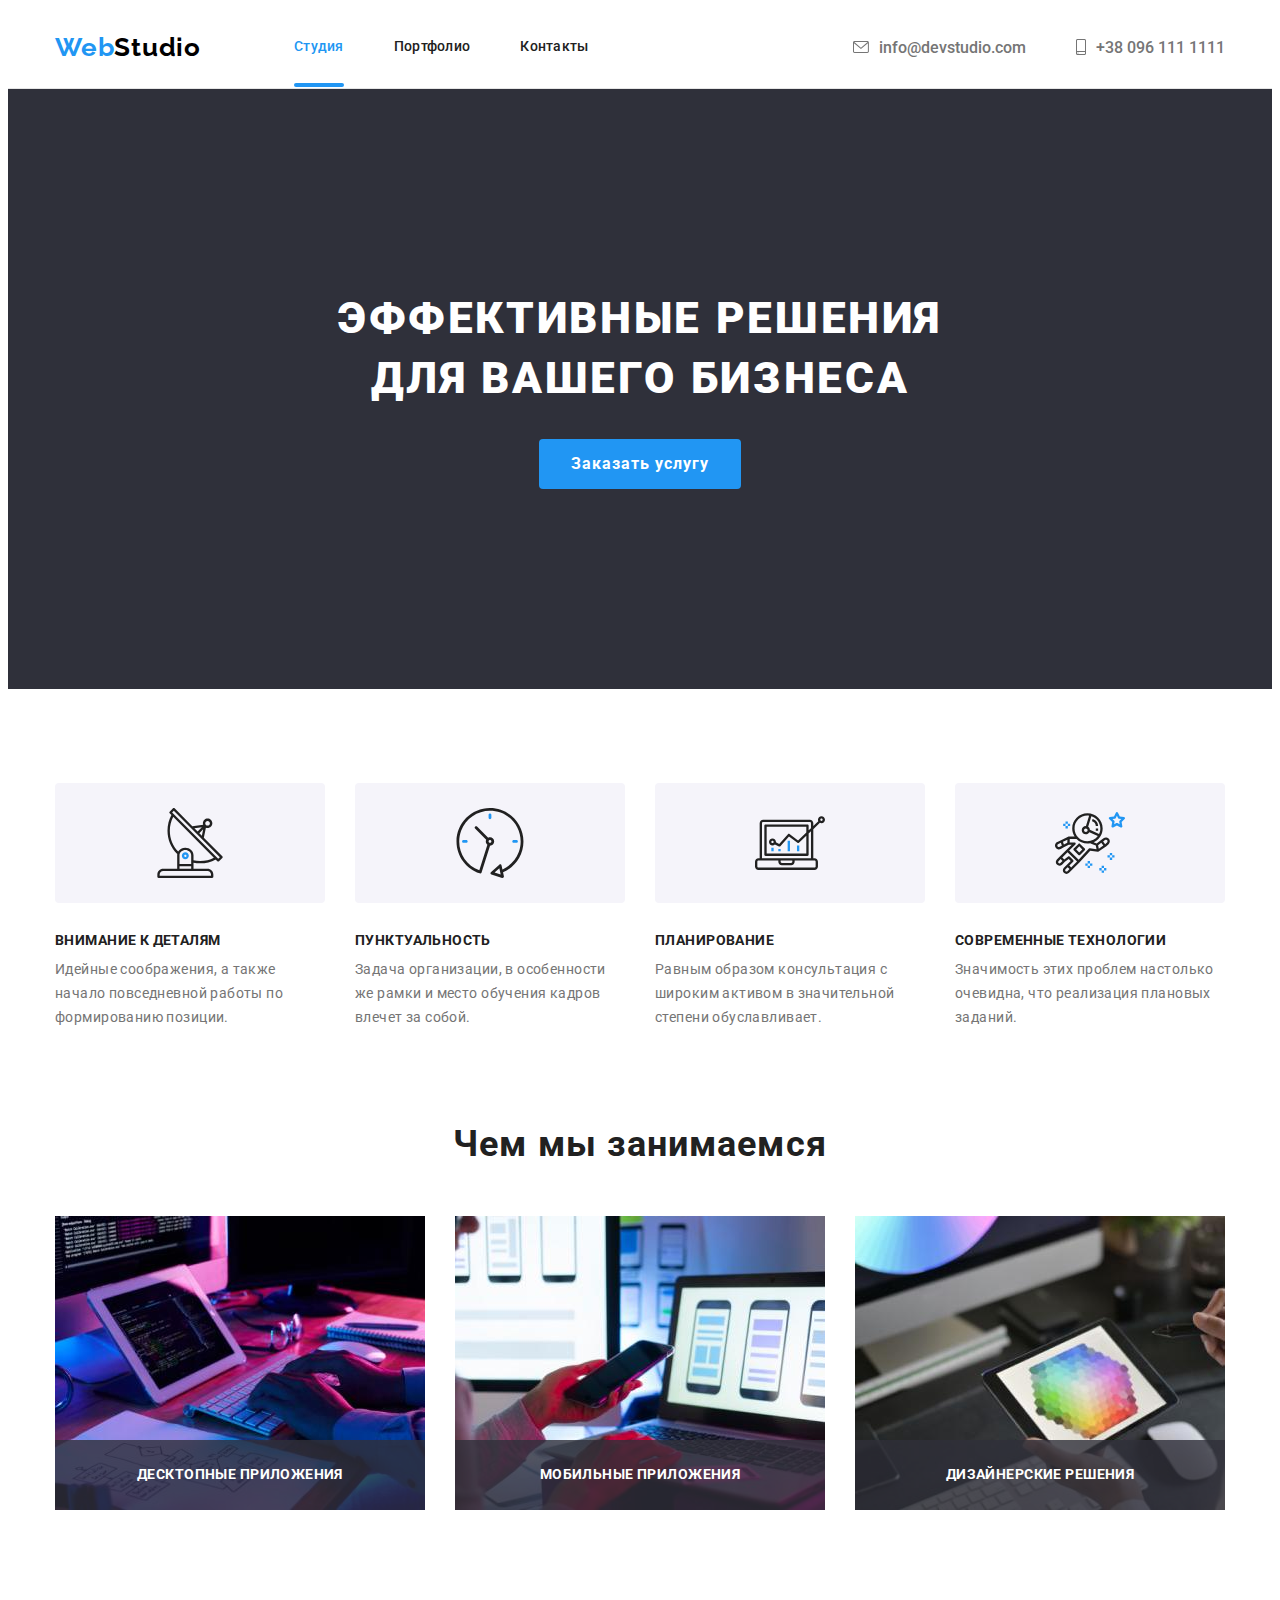
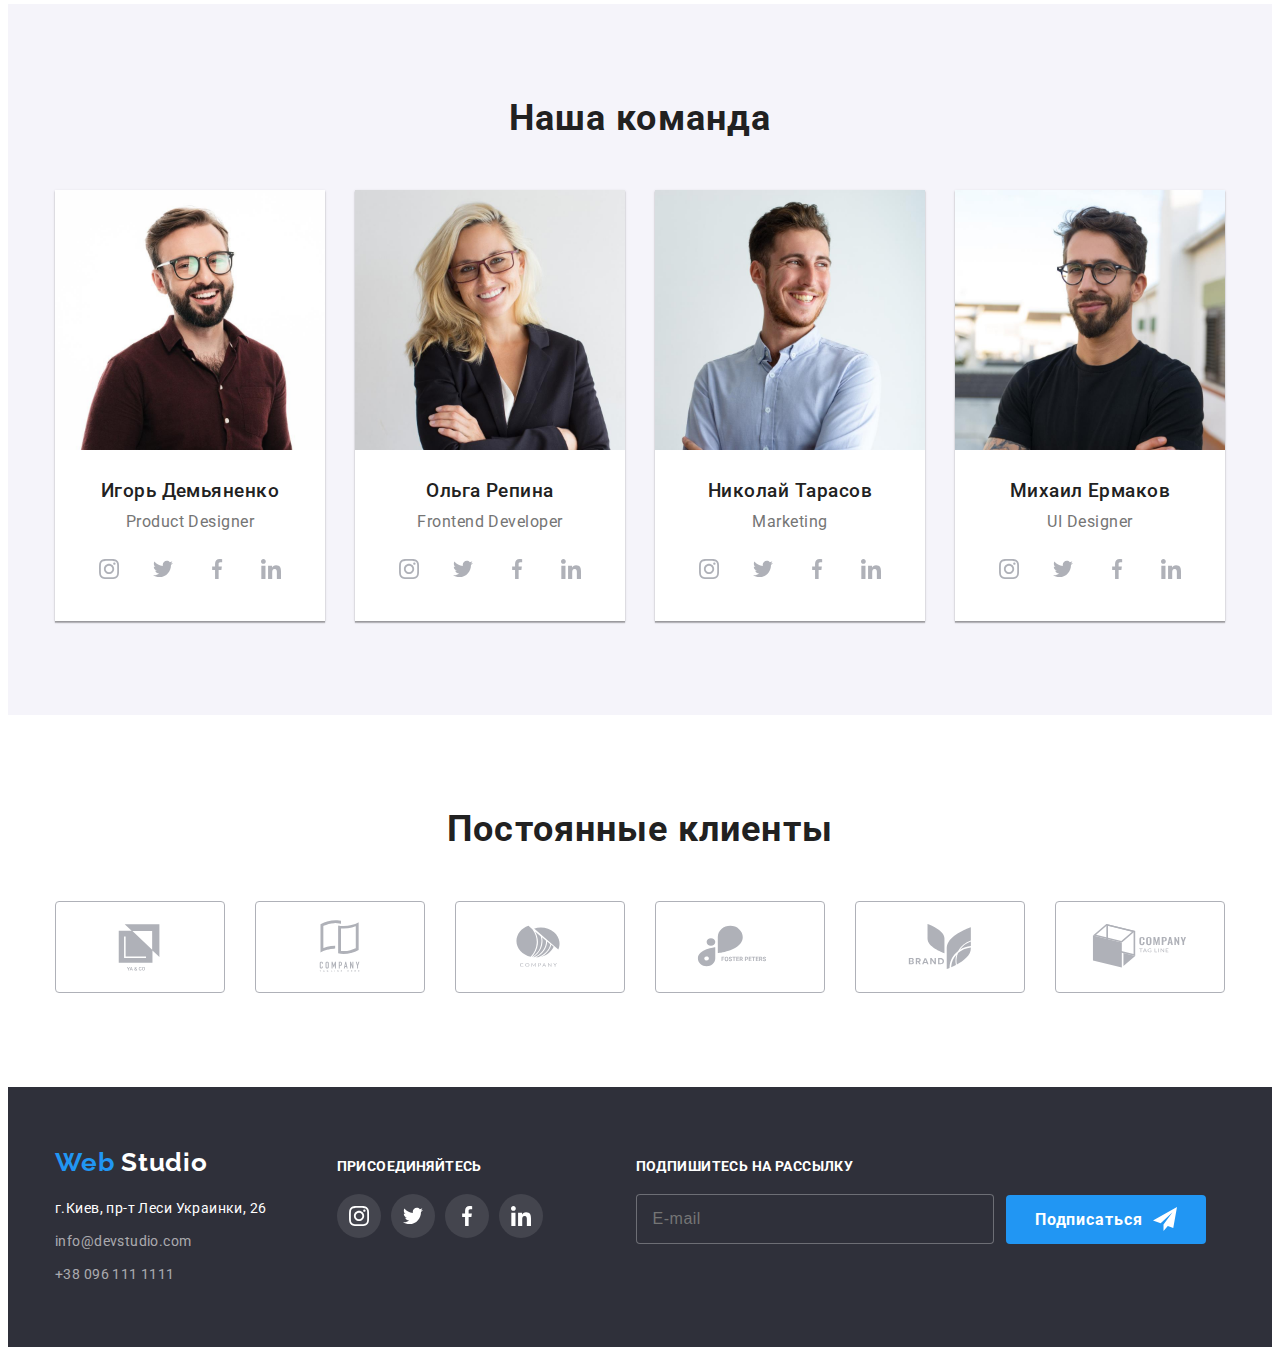
==== index.html @ d4ceef6c "fix" ====
<!DOCTYPE html>
<html lang="ru">

<head>
    <meta charset="UTF-8">
    <meta http-equiv="X-UA-Compatible" content="IE=edge">
    <meta name="viewport" content="width=device-width, initial-scale=1.0">
    <title>Document</title>
    <link rel="preconnect" href="https://fonts.googleapis.com">
    <link rel="preconnect" href="https://fonts.gstatic.com" crossorigin>
    <link
        href="https://fonts.googleapis.com/css2?family=Raleway:wght@700&family=Roboto:wght@400;500;700;900&display=swap"
        rel="stylesheet">
    <link rel="stylesheet" href="https://cdnjs.cloudflare.com/ajax/libs/modern-normalize/1.1.0/modern-normalize.min.css"
        integrity="sha512-wpPYUAdjBVSE4KJnH1VR1HeZfpl1ub8YT/NKx4PuQ5NmX2tKuGu6U/JRp5y+Y8XG2tV+wKQpNHVUX03MfMFn9Q=="
        crossorigin="anonymous" referrerpolicy="no-referrer" />
    <link rel="stylesheet" href="https://cdnjs.cloudflare.com/ajax/libs/animate.css/4.1.1/animate.min.css" />
    <link rel="stylesheet" href="./css/styles.css">
</head>

<!-- body -->

<body>

    <!-- top line bd -->
    <header class="header">

        <!-- header container -->
        <div class="container header-container">

            <!-- menu nav -->
            <nav class="header-nav current">
                <a href="./index.html" class="header-logo link logo">Web<span class="header-logo-dark">Studio</span>
                </a>

                <ul class="nav-menu list">
                    <li class="menu-item">
                        <a class="menu-link link current " href="./index.html">
                            Студия
                        </a>
                    </li>
                    <li class="menu-item">
                        <a class="menu-link link" href="./portfolio.html">
                            Портфолио
                        </a>
                    </li>
                    <li class="menu-item">
                        <a class="menu-link link" href="Контакты">
                            Контакты
                        </a>
                    </li>
                </ul>
            </nav>

            <ul class="header-connect-menu list">
                <li class="header-connect-item">
                    <a class="header-connect-link header-connect-mail link" href="e-mail.info@devstudio.com">
                        <svg class="envelope-icon" width="16" height="12">
                            <use href="./images/icons.svg#icon-envelope"></use>
                        </svg>info@devstudio.com</a>
                </li>
                <li class="header-connect-item">
                    <a class="header-connect-link header-connect-tel link" href="tel:+380961111111">
                        <svg class="tel-icon" width="10" height="16">
                            <use href="./images/icons.svg#icon-smartphone"></use>
                        </svg>+38 096 111 1111</a>
                </li>
            </ul>
        </div>
    </header>

    <!-- main content -->
    <main>

        <!-- hero -->
        <section class="hero">

            <!-- hero container -->
            <div class="container hero-container">
                <h1 class="hero-title">
                    ЭФФЕКТИВНЫЕ РЕШЕНИЯ ДЛЯ ВАШЕГО БИЗНЕСА
                </h1>
                <button class="hero-btn" data-modal-open type="button">
                    Заказать услугу
                </button>
            </div>
        </section>

        <!-- feature -->
        <section class="feature">

            <!-- feature container -->
            <div class="container">

                <ul class="feature-list list">
                    <li class="feature-item ">
                        <div class="icon-feature">
                            <svg class="feature-icon" width="70" height="70">
                                <use href="./images/icons.svg#icon-antenna"></use>
                            </svg>
                        </div>
                        <h3 class="feature-title">Внимание к деталям</h3>
                        <p class="feature-text">
                            Идейные соображения, а также начало повседневной работы по формированию позиции.
                        </p>
                    </li>
                    <li class="feature-item">
                        <div class="icon-feature">
                            <svg class="feature-icon" width="70" height="70">
                                <use href="./images/icons.svg#icon-clock"></use>
                            </svg>
                        </div>
                        <h3 class="feature-title">Пунктуальность</h3>
                        <p class="feature-text">
                            Задача организации, в особенности же рамки и место обучения кадров влечет за собой.
                        </p>
                    </li>
                    <li class="feature-item">
                        <div class="icon-feature">
                            <svg class="feature-icon" width="70" height="70">
                                <use href="./images/icons.svg#icon-diagram"></use>
                            </svg>
                        </div>
                        <h3 class="feature-title">Планирование</h3>
                        <p class="feature-text">
                            Равным образом консультация с широким активом в значительной степени обуславливает.
                        </p>
                    </li>
                    <li class="feature-item">
                        <div class="icon-feature">
                            <svg class="feature-icon" width="70" height="70">
                                <use href="./images/icons.svg#icon-astronaut"></use>
                            </svg>
                        </div>
                        <h3 class="feature-title">Современные технологии</h3>
                        <p class="feature-text">
                            Значимость этих проблем настолько очевидна, что реализация плановых заданий.
                        </p>
                    </li>
                </ul>
            </div>
        </section>

        <!-- typography -->
        <section class="typography">

            <!-- typography container -->
            <div class="container">
                <h2 class="typography-title">
                    Чем мы занимаемся
                </h2>

                <ul class="typography-list list">
                    <li class="typography-item">
                        <div class="typography-item-thumb">
                            <img src="./images/box1.jpg" width="370" height="294" alt="PC" />
                            <div class="typography-thumb-about">
                            <p class="typography-item-about">ДЕCКТОПНЫЕ ПРИЛОЖЕНИЯ</p>
                            </div>
                        </div>
                    </li>
                    <li class="typography-item">
                        <div class="typography-item-thumb">
                            <img src="./images/box2.jpg" width="370" height="294" alt="laptop" />
                            <div class="typography-thumb-about">
                            <p class="typography-item-about">МОБИЛЬНЫЕ ПРИЛОЖЕНИЯ</p>
                            </div>
                        </div>
                    </li>
                    <li class="typography-item">
                        <div class="typography-item-thumb">
                            <img src="./images/box3.jpg" width="370" height="294" alt="tablet" />
                            <div class="typography-thumb-about">
                            <p class="typography-item-about">ДИЗАЙНЕРСКИЕ РЕШЕНИЯ</p>
                            </div>
                        </div>
                    </li>
                </ul>
            </div>
        </section>

        <!-- team -->
        <section class="team">

            <!-- team-container -->
            <div class="container">
                <h2 class="team-title">
                    Наша команда
                </h2>

                <ul class="team-list list">
                    <li class="team-item">
                        <img src="./images/img(1).jpg" width="270" height="260" alt="team card 1" />
                        <div class="team-container">
                            <h3 class="team-item-title">Игорь Демьяненко</h3>
                            <p class="team-item-text">Product Designer</p>
                            <ul class="social-list list">
                                <li class="social-item">
                                    <a href="" class="social-link">
                                        <svg class="social-icon" width="20" height="20">
                                            <use href="./images/icons.svg#icon-instagram"></use>
                                        </svg>
                                    </a>
                                </li>
                                <li class="social-item">
                                    <a href="" class="social-link">
                                        <svg class="social-icon" width="20" height="20">
                                            <use href="./images/icons.svg#icon-twitter"></use>
                                        </svg>
                                    </a>
                                </li>
                                <li class="social-item">
                                    <a href="" class="social-link">
                                        <svg class="social-icon" width="20" height="20">
                                            <use href="./images/icons.svg#icon-facebook"></use>
                                        </svg>
                                    </a>
                                </li>
                                <li class="social-item">
                                    <a href="" class="social-link">
                                        <svg class="social-icon" width="20" height="20">
                                            <use href="./images/icons.svg#icon-linkedin"></use>
                                        </svg>
                                    </a>
                                </li>
                            </ul>
                        </div>
                    </li>
                    <li class="team-item">
                        <img src="./images/img(2).jpg" width="270" height="260" alt="team card 2" />
                        <div class="team-container">
                            <h3 class="team-item-title">Ольга Репина</h3>
                            <p class="team-item-text">Frontend Developer</p>
                            <ul class="team-social social-list list">
                                <li class="social-item">
                                    <a href="" class="social-link">
                                        <svg class="social-icon" width="20" height="20">
                                            <use href="./images/icons.svg#icon-instagram"></use>
                                        </svg>
                                    </a>
                                </li>
                                <li class="social-item">
                                    <a href="" class="social-link">
                                        <svg class="social-icon" width="20" height="20">
                                            <use href="./images/icons.svg#icon-twitter"></use>
                                        </svg>
                                    </a>
                                </li>
                                <li class="social-item">
                                    <a href="" class="social-link">
                                        <svg class="social-icon" width="20" height="20">
                                            <use href="./images/icons.svg#icon-facebook"></use>
                                        </svg>
                                    </a>
                                </li>
                                <li class="social-item">
                                    <a href="" class="social-link">
                                        <svg class="social-icon" width="20" height="20">
                                            <use href="./images/icons.svg#icon-linkedin"></use>
                                        </svg>
                                    </a>
                                </li>
                            </ul>
                        </div>
                    </li>
                    <li class="team-item">
                        <img src="./images/img(3).jpg" width="270" height="260" alt="team card 3" />
                        <div class="team-container">
                            <h3 class="team-item-title">Николай Тарасов</h3>
                            <p class="team-item-text">Marketing</p>
                            <ul class="team-social social-list list">
                                <li class="social-item">
                                    <a href="" class="social-link">
                                        <svg class="social-icon" width="20" height="20">
                                            <use href="./images/icons.svg#icon-instagram"></use>
                                        </svg>
                                    </a>
                                </li>
                                <li class="social-item">
                                    <a href="" class="social-link">
                                        <svg class="social-icon" width="20" height="20">
                                            <use href="./images/icons.svg#icon-twitter"></use>
                                        </svg>
                                    </a>
                                </li>
                                <li class="social-item">
                                    <a href="" class="social-link">
                                        <svg class="social-icon" width="20" height="20">
                                            <use href="./images/icons.svg#icon-facebook"></use>
                                        </svg>
                                    </a>
                                </li>
                                <li class="social-item">
                                    <a href="" class="social-link">
                                        <svg class="social-icon" width="20" height="20">
                                            <use href="./images/icons.svg#icon-linkedin"></use>
                                        </svg>
                                    </a>
                                </li>
                            </ul>
                        </div>
                    </li>
                    <li class="team-item">
                        <img src="./images/img(4).jpg" width="270" height="260" alt="team card 4" />
                        <div class="team-container">
                            <h3 class="team-item-title">Михаил Ермаков</h3>
                            <p class="team-item-text">UI Designer</p>
                            <ul class="team-social social-list list">
                                <li class="social-item">
                                    <a href="" class="social-link">
                                        <svg class="social-icon" width="20" height="20">
                                            <use href="./images/icons.svg#icon-instagram"></use>
                                        </svg>
                                    </a>
                                </li>
                                <li class="social-item">
                                    <a href="" class="social-link">
                                        <svg class="social-icon" width="20" height="20">
                                            <use href="./images/icons.svg#icon-twitter"></use>
                                        </svg>
                                    </a>
                                </li>
                                <li class="social-item">
                                    <a href="" class="social-link">
                                        <svg class="social-icon" width="20" height="20">
                                            <use href="./images/icons.svg#icon-facebook"></use>
                                        </svg>
                                    </a>
                                </li>
                                <li class="social-item">
                                    <a href="" class="social-link">
                                        <svg class="social-icon" width="20" height="20">
                                            <use href="./images/icons.svg#icon-linkedin"></use>
                                        </svg>
                                    </a>
                                </li>
                            </ul>
                        </div>
                    </li>

                </ul>
            </div>
        </section>

        <!-- our clients -->
        <section class="clients">

<!-- our clients container -->
            <div class="container">
                <h2 class="clients-title">
                    Постоянные клиенты
                </h2>

                <ul class="clients-list list ">
                    <li class="clients-item">
                        <a href="" class="clients-link">
                            <svg class="clients-icon" width="106" height="60">
                                <use href="./images/icons.svg#icon-logo-1"></use>
                            </svg>
                        </a>
                    </li>
                    <li class="clients-item">
                        <a href="" class="clients-link">
                            <svg class="clients-icon" width="106" height="60">
                                <use href="./images/icons.svg#icon-logo-2"></use>
                            </svg>
                        </a>
                    </li>
                    <li class="clients-item">
                        <a href="" class="clients-link">
                            <svg class="clients-icon" width="106" height="60">
                                <use href="./images/icons.svg#icon-logo-3"></use>
                            </svg>
                        </a>
                    </li>
                    <li class="clients-item">
                        <a href="" class="clients-link">
                            <svg class="clients-icon" width="106" height="60">
                                <use href="./images/icons.svg#icon-logo-4"></use>
                            </svg>
                        </a>
                    </li>
                    <li class="clients-item">
                        <a href="" class="clients-link">
                            <svg class="clients-icon" width="106" height="60">
                                <use href="./images/icons.svg#icon-logo-5"></use>
                            </svg>
                        </a>
                    </li>
                    <li class="clients-item">
                        <a href="" class="clients-link">
                            <svg class="clients-icon" width="106" height="60">
                                <use href="./images/icons.svg#icon-logo-6"></use>
                            </svg>
                        </a>
                    </li>

                </ul>
            </div>
        </section>
    </main>

<!-- footer -->
    <footer class="footer">
        <div class="container footer-container">

            <div class="footer-nav">
                <a class="footer-logo logo link" href="./index.html">
                    Web
                    <span class="footer-logo-light">
                        Studio
                    </span>
                </a>

                <!-- address -->
                <address class="footer-address">
                    <ul class="footer-address-menu list">
                        <li class="footer-address-connect">
                            <a class="footer-address-link link " href="https://goo.gl/maps/Ejw2aS4fVwMZo3iX7"
                                target="blank" rel="noopener noreferrer">
                                г.Киев, пр-т Леси Украинки, 26
                            </a>
                        </li>
                        <li class="footer-address-connect">
                            <a class="footer-address-link footer-e-mail link" href="info@devstudio.com">
                                info@devstudio.com
                            </a>
                        </li>
                        <li class="footer-address-connect">
                            <a class="footer-address-link footer-tel link" href="tel:+380961111111">
                                +38 096 111 1111
                            </a>
                        </li>
                    </ul>
                </address>
            </div>

<!-- social-container -->

            <div class="social-container">
                <b class="social-title">
                    ПРИСОЕДИНЯЙТЕСЬ
                </b>
                <ul class="social-nav list">
                    <li class="social-item">
                        <a href="" class="social-link social-link-dark">
                            <svg class="social-icon-white" width="20" height="20">
                                <use href="./images/icons.svg#icon-instagram"></use>
                            </svg>
                        </a>
                    </li>
                    <li class="social-item">
                        <a href="" class="social-link social-link-dark">
                            <svg class="social-icon-white" width="20" height="20">
                                <use href="./images/icons.svg#icon-twitter"></use>
                            </svg>
                        </a>
                    </li>
                    <li class="social-item">
                        <a href="" class="social-link social-link-dark">
                            <svg class="social-icon-white" width="20" height="20">
                                <use href="./images/icons.svg#icon-facebook"></use>
                            </svg>
                        </a>
                    </li>
                    <li class="social-item">
                        <a href="" class="social-link social-link-dark">
                            <svg class="social-icon-white" width="20" height="20">
                                <use href="./images/icons.svg#icon-linkedin"></use>
                            </svg>
                        </a>
                    </li>
                </ul>
            </div>

<!-- footer-form   -->     

            <div>
                <form action="#" class="footer-form">

                <b class="social-title">
                    ПОДПИШИТЕСЬ НА РАССЫЛКУ
                </b>

                    <div class="footer-form-container">
                        <label>
                            <input  
                            class="footer-form-input"
                            type="email"
                            name="user-mail"
                            placeholder="E-mail"
                            />
                        </label>

                        <button class="footer-form-button" type="submit">
                                Подписаться
                                <svg class="footer-icon-send" width="24" height="24">
                                    <use href="./images/icons.svg#icon-send"></use>
                                </svg>
                        </button>
                   
                    </div>
                </form>
            </div>


        </div>
    </footer>

<!--  modal section  -->

    <div class="backdrop is-hidden" data-modal>
        <div class="modal">
            <button type="button" class="modal-btn-close" data-modal-close>
                <svg class="modal-close-icon" width="20" height="20">
                    <use href="./images/icons.svg#icon-close"></use>
                </svg>
            </button>

                <form action="#" class="modal-form">

                    <p class="modal-form-head">
                    Оставьте свои данные, мы вам перезвоним
                    </p>
                    <label class="modal-form-field">
                        Имя
                        <span class="modal-form-wrapper">
                            <input type="text" class="modal-form-input" name="user-name" minlength="2" pattern="[a-zA-Zа-яёА-ЯЁ]+" title="Имя должно содержать символы кириллицы и латиницы" required />
                            <span class="modal-form-icon">
                                <svg class="modal-icon" width="18" height="18">
                                <use href="./images/icons.svg#icon-person"></use>
                                </svg>
                            </span>
                        </span>
                    </label>

                    <label class="modal-form-field">
                        Телефон 
                        <span class="modal-form-wrapper">
                            <input type="tel" class="modal-form-input" name="user-tel" title="099-000-00-00" pattern="[0-9]{3}-[0-9]{3}-[0-9]{2}-[0-9]{2}" />
                            <span class="modal-form-icon">
                                <svg class="modal-icon" width="18" height="18">
                                <use href="./images/icons.svg#icon-phone"></use>
                                </svg>
                            </span>
                        </span>
                    </label>


                    <label class="modal-form-field">
                        Почта
                        <span class="modal-form-wrapper">
                            <input class="modal-form-input" name="user-mail" />
                            <span class="modal-form-icon">
                                <svg class="modal-icon" width="18" height="18">
                                <use href="./images/icons.svg#icon-email"></use>
                                </svg>
                            </span>
                        </span>
                    </label>

                    <label class="modal-form-field">
                        Комментарий
                    <textarea class="modal-form-message" id="feedback" placeholder="Введите текст"></textarea>
                    </label>
                    <input type="checkbox" id="accept-policy" class="modal-form-checkbox visually-hidden">

                    <label for="accept-policy" class="modal-form-checkbox-label">
                        Соглашаюсь с рассылкой и принимаю&nbsp;
                        <a href="#" class="modal-accept-policy">
                            Условия договора
                        </a>
                    </label>
                    
                    <button class="modal-form-button" type="submit">
                        Отправить
                    </button>

                </form>
                    
        </div>
    </div>

</body>

<!-- <script src="./js/modal.js"></script> -->

</html>
---- css/styles.css ----
:root {
--header-color: #212121;
--second-header-color: #757575;
--title-color: #FFFFFF;
--accent-color: #2196F3;
--secondary-accent-color: #188CE8;
--background-origin-color: #2F303A;
--header-logo-dark-color: #000000;
--background-team-color: #F5F4FA;
--icon-color: #AFB1B8;
--modal-btn-color: #0000001A;
--modal-button-shadow-color: #00000026;
--projects-border-color:#EEEEEE;

--projects-shadow-color: rgba(0, 0, 0, 0.25);
--modal-form-message-color: rgba(117, 117, 117, 0.5);
--modal-border-color: rgba(33, 33, 33, 0.2);
--linear-gradient-color: rgba(47, 48, 58, 0.4);
--what-we-do-color: rgba(47, 48, 58, 0.8);
--social-link-dark-color: rgba(255, 255, 255, .1);
--backdrop-color: rgba(0, 0, 0, 0.1);
--projects-description-color: rgba(33, 150, 243, 0.9);
--footer-contacts-color: rgba(255, 255, 255, 0.6);
--footer-form-color: rgba(255, 255, 255, 0.3);
--footer-form-filter-color:  rgba(0, 0, 0, 0.15);

--team-box-shadow-color: 
        0px 1px 3px rgba(0, 0, 0, 0.12), 
        0px 1px 1px rgba(0, 0, 0, 0.14),
        0px 2px 1px rgba(0, 0, 0, 0.2);
--btn-portfolio-shadow-color: 
        0px 3px 1px rgba(0, 0, 0, 0.1), 
        0px 1px 2px rgba(0, 0, 0, 0.08), 
        0px 2px 2px rgba(0, 0, 0, 0.12);
--modal-shadow-color: 
        0px 1px 3px rgba(0, 0, 0, 0.12), 
        0px 1px 1px rgba(0, 0, 0, 0.14), 
        0px 2px 1px rgba(0, 0, 0, 0.2);
   
--transition: 250ms cubic-bezier(0.4, 0, 0.2, 1);

--primary-font: Roboto,'Segoe UI', Oxygen, Ubuntu, Cantarell,'Open Sans', 'Helvetica Neue', sans-serif;;
--logo-font: Raleway;
}

html {
    box-sizing: border-box;
    scroll-behavior: inherit;
}

*,
*::after,
*::before {
    box-sizing: inherit;
}

    p, 
    h1, 
    h2, 
    h3, 
    h4, 
    h5, 
    h6 {
        margin: 0;
    } 

    ul {
        margin: 0;
        padding: 0;
    }

    body {
        font-style: normal;
        font-family: var(--primary-font);
        color:var(--header-color);
    }

    button {
        cursor: pointer;
        padding: 0;
        border: none;
        font: inherit;
        color: inherit;
        background-color: transparent;
        cursor: pointer;
    }

    address {
        font-style: normal;
        /* or */
        font-style: inherit;
        }

    img {
        display: block;
        max-width: 100%;
        height: auto;
        }

    ul {
        list-style-type: none;
        padding-left: o;
        margin: 0;
    }

    a {
        text-decoration: none;
        color: inherit;
    }

    .container {
        width: 1200px;
        padding-left: 15px;
        padding-right: 15px;
        margin-left: auto;
        margin-right: auto;
    }

    .visually-hidden {
        position: absolute;
        white-space: nowrap;
        width: 1px;
        height: 1px;
        overflow: hidden;
        border: 0;
        padding: 0;
        clip: rect(0 0 0 0);
        clip-path: inset(50%);
        margin: -1px;
    }
    
    .list {
        list-style: none;
        padding-left: 0;
        margin: 0;
    }
    
    .link {
        text-decoration: none;
        color: inherit;
    }

      /* --------------- logo --------------- */
    
    .logo {
        font-family: var(--logo-font);
        font-weight: bold;
        font-size: 26px;
        line-height: 1.19;
        letter-spacing: 0.03em;
        color: var(--accent-color);
    }

    .header-logo {
        margin-right: 93px;    
    }
    
    .header-logo-dark {
        color: var(--header-logo-dark-color);
    }

    .footer-logo {
        display: block;
        margin-bottom: 20px;
    }

    .footer-logo-light {
        color: var(--title-color);
    }

    /* --------------- header ---------------*/

    .header {
        border-bottom: 1px solid #E5E5E5;
        padding-top: 24px;
        padding-bottom: 25px;
    }

    .header-container {
        display: flex;
        align-items: center;
    }

    .header-connect-menu {
        display: flex;
        align-items: center;
        margin-left: auto;
    }
    
    .envelope-icon,
    .tel-icon {
        fill: currentColor;
        margin-right: 10px;
    }

    /* --------------- nav --------------- */

   .header-nav .current {
        color: var(--accent-color);
    } 
    .header-nav {
        display: flex;
        align-items: center;
    }

   .nav-menu {
        display: flex;
        font-size: 14px; 
        line-height: 1.14;
    }

    .menu-link {
        font-weight: 500;
        letter-spacing: 0.02em;
        color: var(--header-color);
        transition: color var(--transition);
        position: relative;
    }

    .menu-link.current::after {
        content: "";
        width: 100%;
        height: 4px;
        bottom: -33px;
        left: 0;
        border-radius: 2px;
        display: block;
        background-color: var(--accent-color);
        position: absolute;
    }

    .menu-item:not(:last-child),
    .header-connect-item:not(:last-child) {
        margin-right: 50px;
    }
    
    .menu-link:hover, 
    .menu-link:focus {
        color: var(--accent-color);
    }
    
    .header-connect-link {
        display: flex;
        align-items: center;
        font-weight: 500;
        color: var(--second-header-color);
        transition: color var(--transition);
    }
    
    .header-connect-link:hover, 
    .header-connect-link:focus {
        color: var(--accent-color);
    }
    
    /* --------------- hero --------------- */
    
    .hero {
        padding-top: 200px;
        padding-bottom: 200px;
        background-color: var(--background-origin-color);
        background-image: linear-gradient var(--linear-gradient-color),
        var(--linear-gradient-color),
        url(../images/img-hero.jpg);
        background-repeat: no-repeat;
        background-size: cover;
        background-position: center;
        max-width: 1600px;
        margin: 0 auto;
    }

    .hero-container {
        display: column;
    }
    
    .hero-title {
        font-weight: 900;
        font-size: 44px;
        line-height: 1.36;
        text-align: center;
        letter-spacing: 0.06em;
        text-transform: uppercase;
        color: var(--title-color);
        width: 696px;
        margin: 0 auto;
        margin-bottom: 30px;
    }
    
    /* --------------- hero button --------------- */
    
    .hero-btn,
    .projects-text {
        font-size: 16px;
        line-height: 1.87;
    }
    
    .hero-btn {
        cursor: pointer;
        font-family: inherit;
        font-weight: bold;
        display: block;
        padding: 10px 32px;
        letter-spacing: 0.06em;
        color:var(--title-color);
        background-color:var(--accent-color);
        border-radius: 4px;
        margin: 0 auto;
        transition: background-color var(--transition),
        color var(--transition);
    }

    .hero-btn:hover, 
    .hero-btn:focus {
        background-color: var(--secondary-accent-color);
    }
    
    /* --------------- items --------------- */

    .feature-item:not(:last-child),
    .typography-item:not(:last-child),
    .team-item:not(:last-child){
    margin-right: 30px;
    }
    
    /* --------------- feature --------------- */
    
    .feature {
        padding-top: 94px;
        padding-bottom: 94px;
    }

    .feature-list {
        display: flex;
    }

    .feature-item {
        width: 270px;
    }

    .icon-feature {
        display: flex;
        align-items: center;
        justify-content: center;
        width: 100%;
        height: 120px;
        background-color: var(--background-team-color);
        border-radius: 4px;
        margin-bottom: 30px;
    }

    .feature-title {
        font-style: normal;
        font-weight: bold;
        font-size: 14px;
        line-height: 1.14;
        letter-spacing: 0.03em;
        text-transform: uppercase;
        color: var(--header-color);
        margin-bottom: 10px;
    }
    
    .feature-text {
        font-size: 14px;
        line-height: 1.71;
        letter-spacing: 0.03em;
        color: var(--second-header-color);
    }
        
    /* --------------- typography --------------- */

    .typography {
        padding-bottom: 94px;
    }

    .typography-list {
        display: flex;
        justify-content: space-between;
    }

    .typography-item {
        width: 370px;
    }

    .typography-item-thumb {
        display: flex;
        position: relative;
        background-color: var(--linear-gradient-color);
    }


   .typography-thumb-about {
        width: 100%;
        text-align: center;
        max-width: 100%;
        height: 70px;
        padding-top: 27px;
        padding-bottom: 27px;
        position: absolute;
        background-color: var(--what-we-do-color);
        bottom: 0;
    }


    .typography-item-about {
        font-weight: bold;
        font-size: 14px;
        line-height: 1.14;
        letter-spacing: 0.03em;
        text-transform: uppercase;
        color: var(--title-color);
        
        
    }

    .what-we-do-item-text {
    font-weight: 700;
    font-size: 14px;
    line-height: 1.14px;
    letter-spacing: 0.03em;
    text-transform: uppercase;
    color: var(--secondary-title-color);
    display: flex;
    align-items: center;
    justify-content: center;
    position: absolute;
    bottom: 0;
    width: 100%;
    height: 70px;
    background-color: var(--what-we-do-color);
}

    .typography-title,
    .team-title, 
    .clients-title {
        font-style: normal;
        font-weight: bold;
        font-size: 36px;
        line-height: 1.16;
        text-align: center;
        letter-spacing: 0.03em;
        color: var(--header-color);
        margin-bottom: 50px;
    }

    /* --------------- team --------------- */

    .team {
        padding-top: 94px;
        padding-bottom: 94px;
        background-color:var(--background-team-color);
    }

    .team-container {
        padding-top: 30px;
        padding-bottom: 30px;
    }

    .team-list {
        font-size: 16px;
        line-height: 1.19x;
        text-align: center;
        letter-spacing: 0.03em;
        display: flex;
    }

    .team-item {
        background-color: var(--title-color);
        box-shadow: var(--team-box-shadow-color);
    }

    .team-item-title {
        margin-bottom: 10px;
        font-weight: 500;
        color: var(--header-color);
    }
    
    .team-item-text {
        font-weight: normal;
        color: var(--second-header-color);
        margin-bottom: 16px;
    }

/* --------------- social icons --------------- */

    .social-list {
        display: flex;
        justify-content: center;
    }

    .social-item {
        width: 44px;
        height: 44px;
        margin-right: 10px;
    }

    .social-item:last-child {
        margin-right: 0;
    }

    .social-icon {
        fill: var(--icon-color);
        transition: fill var(--transition);
    }

    .social-link {
        width: 100%;
        height: 100%;
        background-color: var(--title-color);
        border-radius: 50%;
        display: flex;
        align-items: center;
        justify-content: center;
        transition: background-color var(--transition);
    }

    .social-link:hover,
    .social-link:focus {
        background-color: var(--accent-color);
    }

    .social-link:hover .social-icon,
    .social-link:focus .social-icon {
        fill: var(--title-color);
    }

    /* --------------- our clients --------------- */

    
    .clients {
        padding-top: 94px;
        padding-bottom: 94px;
    }

    .clients-list {
        display: flex;
    }

    .clients-item {
        width: 170px;
        height: 92px;
    }

    .clients-item:not(:last-child) {
        margin-right: 30px;
    }

  
    .clients-link {
        width: 100%;
        height: 100%;
        display: flex;
        align-items: center;
        justify-content: center;
        border: 1px solid var(--icon-color);
        border-radius: 4px;
        color: var(--icon-color);
        transition: color var(--transition),
        border-color var(--transition);
    }

    .clients-link:hover,
    .clients-link:focus {
        border-color: var(--accent-color);
        color: var(--accent-color);
   
    }

      .clients-icon {
        fill: currentColor;
    }
    
    /* --------------- portfolio --------------- */

    .portfolio {
        padding-top: 94px;
        padding-bottom: 94px;
    }

    /* --------------- btn-portfolio -------------- */


    .btn-list {
        display: flex;
        padding-bottom: 50px;
        justify-content: center;
    }  

    .btn-link:not(:last-child) {
        margin-right: 8px;
    }

    .btn-portfolio {
        padding-top: 6px;
        padding-right: 22px;
        padding-bottom: 6px;
        padding-left: 22px;
        font-weight: 500;
        font-size: 16px;
        line-height: 1.63;
        align-items: center;
        text-align: center;
        letter-spacing: 0.03em;
        color: var(--header-color);
        background-color: var(--background-team-color);
        border-radius: 4px;
        transition: background-color var(--transition),
        color var(--transition),
        box-shadow var(--transition);
    }

    .btn-portfolio:hover, 
    .btn-portfolio:focus {
        color: var(--title-color);
        background-color: var(--accent-color);
        box-shadow: var(--btn-portfolio-shadow-color);

    }

/* --------------- our projects -------------- */

     .projects-list {
        display: flex;
        flex-wrap: wrap;
        margin-top: -30px;
        margin-right: -30px;
    }

    .projects-item {
        flex-basis: calc ((100%-3*30px) / 3);
        margin-top: 30px;
        margin-left: 30px;
    }

    .projects-link:hover .projects-description,
    .projects-link:focus .projects-description {
        transform: translateY(0);
    }

    .projects-link {
        display: block;
        cursor: pointer;
        position: relative;
        transition: background-color var(--transition);  
    }

    .projects-item-wrap {
        position: relative;
        overflow: hidden;
    }

    .projects-link:hover,
    .projects-link:focus {
        box-shadow: 0px 4px 4px var(--projects-shadow-color);
        transform: translate(0);
     }

    .projects-description {
        width: 100%;
        height: 100%;
        position: absolute;
        top: 0;
        left: 0;
        color: var(--title-color);
        line-height: 1.5;
        background-color: var(--projects-description-color);
        padding: 63px 24px;
        transform: translateY(100%);
        transition: transform var(--transition);
     }

    .projects-title-container {
        background-color: var(--title-color);
        border: 1px solid var(--projects-border-color);
        box-sizing: border-box;
        padding-top: 20px;
        padding-bottom: 20px;
        padding-left: 24px;
        border-top: none;
        text-align: left;
    }

    .projects-title {
        font-weight: bold;
        font-size: 18px;
        line-height: 2;
        letter-spacing: 0.03em;
        margin-bottom: 4px;
    }
    
    .projects-text {
        font-weight: normal;
        letter-spacing: 0.03em;
        color: var(--second-header-color);
    }
    
     /* --------------- footer --------------- */
    
    .footer {
        background-color: var(--background-origin-color);
        padding-top: 60px;
        padding-bottom: 60px;
    }

    .footer-container {
        display: flex;
        align-items: baseline;   
    }

    .footer-nav {
        margin-right: 70px;
    }

    .footer-address {
        font-style: normal;
    }

    .footer-address-menu {
        display: inline-block;
    }

    .footer-address-connect:not(:last-child) {
        margin-bottom: 9px;
    }
    
    /* --------------- address ---------------  */
    
    .footer-address-link {
        display: block;
        font-style: normal;
        font-weight: normal;
        font-size: 14px; 
        line-height: 1.7;
        letter-spacing: 0.03em;
        color: var(--title-color);
        transition: color var(--transition); 
    }
    
    .footer-address-link:hover,
    .footer-address-link:focus {
        color: var(--accent-color);        
    }
    
    .footer-e-mail, 
    .footer-tel {
        color: var(--footer-contacts-color);
    }

    /* -------------- social-nav ---------------- */

    .social-container {
        display: block;
        margin-right: 93px;
    
    }

    .social-title {
        font-weight: bold;
        font-size: 14px;
        line-height: 1.14;
        letter-spacing: 0.03em;
        text-transform: uppercase;
        color: var(--title-color);
        margin-bottom: 20px;
        display: block;
    }

    .social-nav {
        display: flex;
    }


    .social-icon-white {
        fill: var(--title-color);
    }


    .social-link-dark {
        background-color: var(--social-link-dark-color);
    }

    /* --------------- footer form --------------- */

    .footer-form-container {
        display: flex; 
        align-items: center;
    }

    .footer-form {
        padding-right: 0;
        margin-right: 0;
    }

    .footer-form-input {
        font-size: 16px;
        line-height: 1.25;
        letter-spacing: 0.03em;
        height: 50px;
        width: 358px;
        align-items: center;
        padding-left: 16px;
        margin-right: 12px;
        color: var(--title-color);
        border: 1px solid var(--footer-form-color);
        filter: drop-shadow 0px 4px 4px var(--footer-form-filter-color);
        border-radius: 4px;
        background-color: var(--background-origin-color);
        transition: border var(--transition);   
    }

    .footer-form-input:focus {
        outline: none;
        border-color: var(--accent-color);
    }

    .footer-form-button {
        display: flex;
        align-items: center;
        font-weight: bold;
        font-size: 16px;
        line-height: 1.87;
        letter-spacing: 0.06em;
        color: var(--title-color);
        background-color: var(--accent-color);
        border-radius: 4px;
        padding: 10px 29px;
    }

    .footer-icon-send {
        margin-left: 10px;
    }

    /* --------------- modal ---------- */

    .backdrop {
        position: fixed;
        top: 0;
        left: 0;
        width: 100vw;
        height: 100vh;
        background-color: var(--backdrop-color);
        opacity: 1;
        visibility: visible;
        pointer-events: auto;
        transition: opacity var(--transition),
        visibility var(--transition);
    }

    .backdrop .is-hidden .modal {
        transform: rotate(180deg);
        transition: transform var(--transition);
    }

    .modal {
        position: absolute;
        width: 528px;
        min-height: 581px;
        background-color: var(--title-color);
        box-shadow: var(--modal-shadow-color);
        border-radius: 4px;
        top: 50%;
        left: 50%;
        transform: translate(-50%, -50%);
        align-items: center;
        padding: 40px;
    }

    .modal-btn-close {
        position: absolute;
        border: 1px solid var(--modal-btn-color);
        top: 10px;
        right: 10px;
        width: 30px;
        height: 30px;
        border-radius: 50%;
        display: flex;
        align-items: center;
        justify-content: center;
        background-color: transparent;
        transition: transform-color var(--transition);
    }

    .modal-btn-close:hover,
    .modal-btn-close:focus {
        color: var(--accent-color);
    }

    .modal-close-icon {
        fill: currentColor;
    }

    .backdrop.is-hidden {
        visibility: hidden;
        opacity: 0;
        pointer-events: none;
    }

    .modal-form {
        display: flex;
        flex-direction: column;
        width: 100%;
        height: 100%; 
    }

    .modal-form-head {
        font-size: 20px;
        line-height: 1.15px;
        letter-spacing: 0.03em;
        color: var(--header-color);
        font-weight: 700;
        text-align: center;
        margin-bottom: 12px;
    }

    .modal-form-field {
        font-size: 12px;
        line-height: 1.16;
        margin-top: 10px;
        color: var(--second-header-color);
    }

    .modal-form-wrapper {
        position: relative;
        display: block;
        margin-top: 6px;
    }

    .modal-form-input {
        width: 100%;
        height: 40px;
        padding-left: 30px;
        margin-top: 4px;
        border: 1px solid var(--modal-border-color); 
        border-radius: 4px;
        color: var(--header-color);
        transition: border-color var(--transition);
    }

    .modal-form-input:focus {
        outline: none;
        border-color: var(--accent-color);
    }

    .modal-form-icon {
        position: absolute;
        top: 50%;
        left: 0;
        padding: 12px;
        transform: translateY(-50%);
        display: block;
        width: 18px;
        transition: animation var(--transition);
    }

    .modal-form-input:focus + .modal-form-icon {
        color: var(--accent-color);
        fill: var(--accent-color);
    }

    .modal-form-message {
        width: 100%;
        height: 120px;
        margin-top: 4px;
        padding: 12px 16px ;
        margin-bottom: 20px;
        border-radius: 4px;
        color: var(--modal-border-color);
        transition: border-color var(--transition);
    }

    .modal-form-message::placeholder {
        font-size: 14px;
        line-height: 1.14;
        letter-spacing: 0.01em;
        color: var(--modal-form-message-color);
     }

     .modal-form-message:focus {
        outline: none;
        border-color: var(--accent-color);
     }

    .checkbox {
        -webkid-appearance: none;
        -moz-appearance: none;
        appearance: none;
        position: absolute;
    }

    .modal-form-checkbox-label {
        display: flex;
        align-items: center;
        font-size: 14px;
        line-height: 1.7px;
        margin-bottom: 30px;
        color: var(--second-header-color);
    } 

    .modal-form-checkbox-label::before {
        display: block;
        content:'';
        width: 16px;
        height: 15px;
        margin-right: 6px;
        border: 2px solid var(--header-color);
        border-radius: 2px;
        cursor: pointer;
    }

    .modal-form-checkbox:checked + 
    .modal-form-checkbox-label::before {
        border-color: var(--accent-color);
        background-color: var(--accent-color);
        background-image: url(../images/icon-check.svg);
        background-size: contain;
        background-origin: border-box;
    }     

    .modal-accept-policy {
        color: var(--accent-color);
        position: relative;
    }

    .modal-accept-policy::after {
        content: "";
        width: 100%;
        height: 1px;
        bottom: -6px;
        left: 0;
        border-radius: 2px;
        display: block;
        background-color: var(--accent-color);
        position: absolute;
    }

    .modal-form-button {
        cursor: pointer;
        width:200px;
        height: 50px;
        font-weight: bold;
        letter-spacing: 0.06em;     
        margin: 0 auto;
        color:var(--title-color);
        background-color:var(--accent-color);
        border-radius: 4px;
        box-shadow: 0px 4px 4px 0px var(--modal-button-shadow-color);
        transition: background-color var(--transition),
        color var(--transition);
    }

    .modal-form-button:hover,
    .modal-form-button:focus {
        background-color: var(--secondary-accent-color);
    }
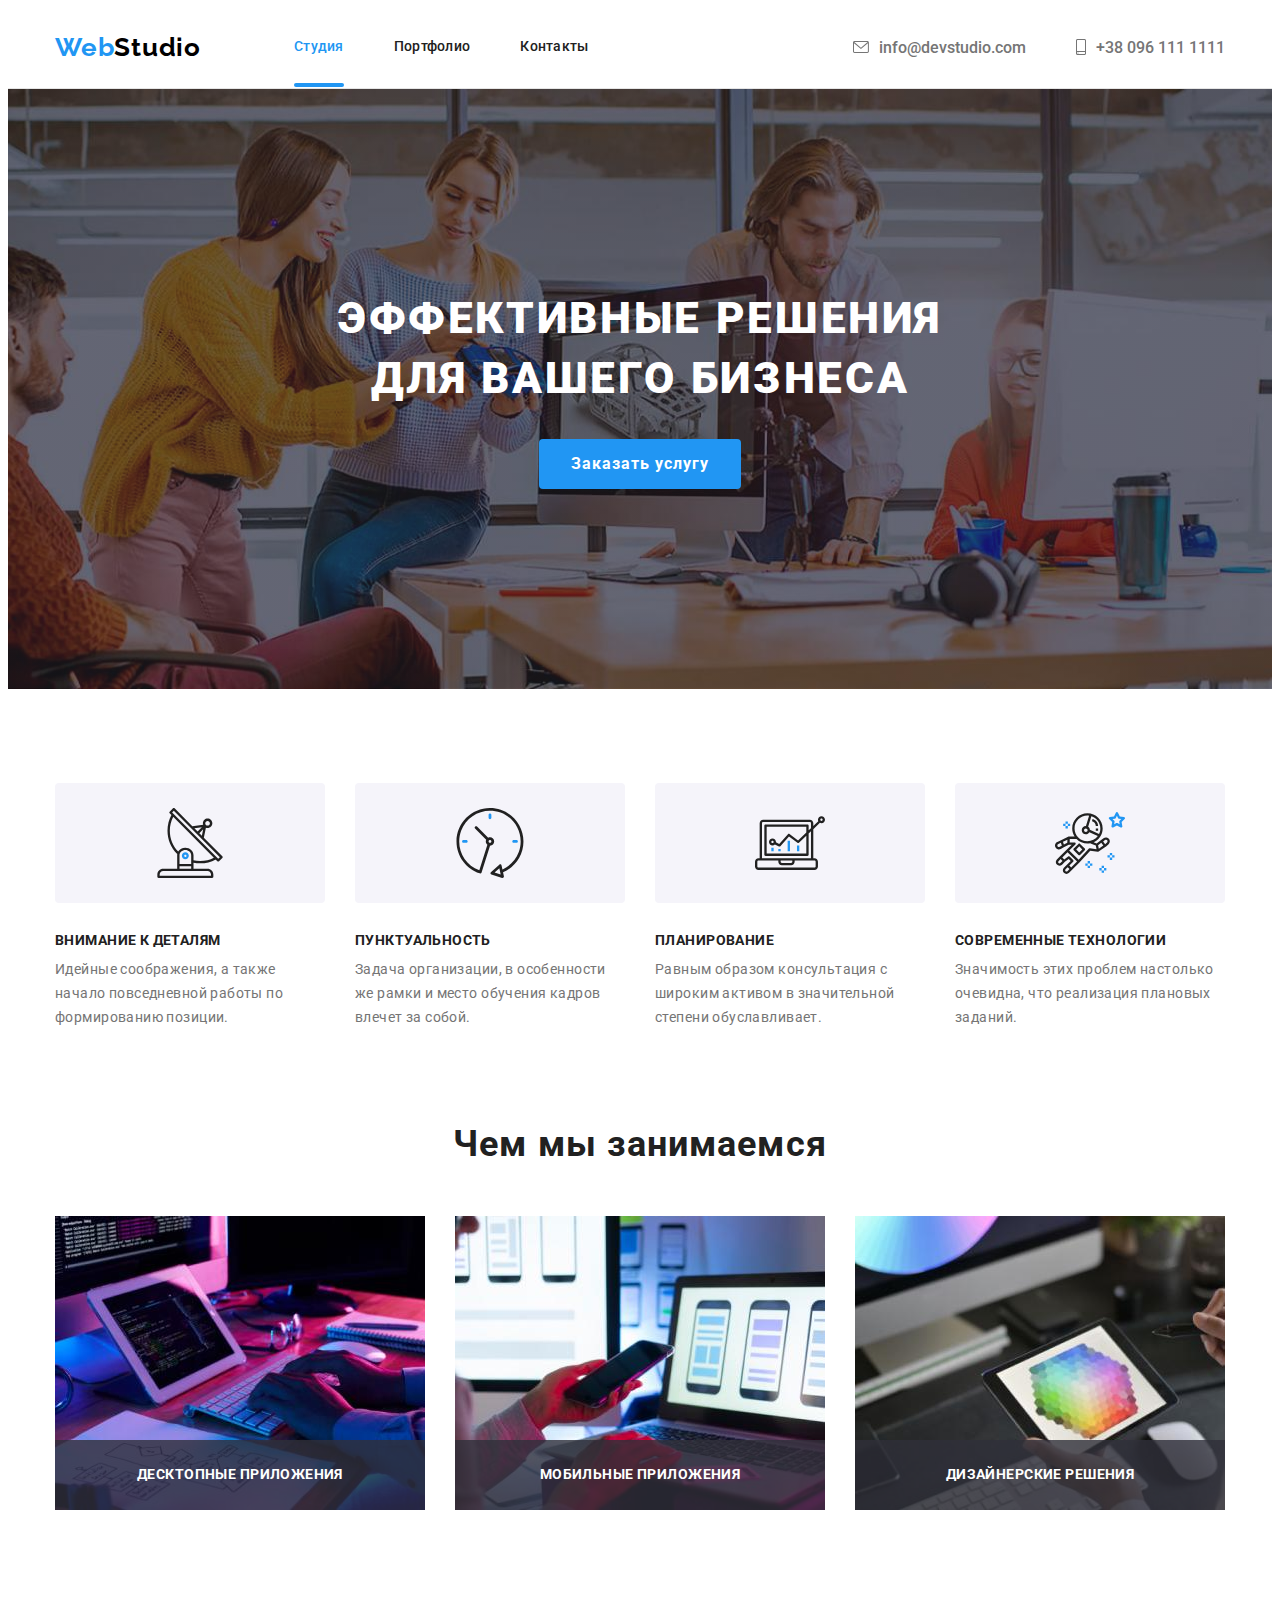
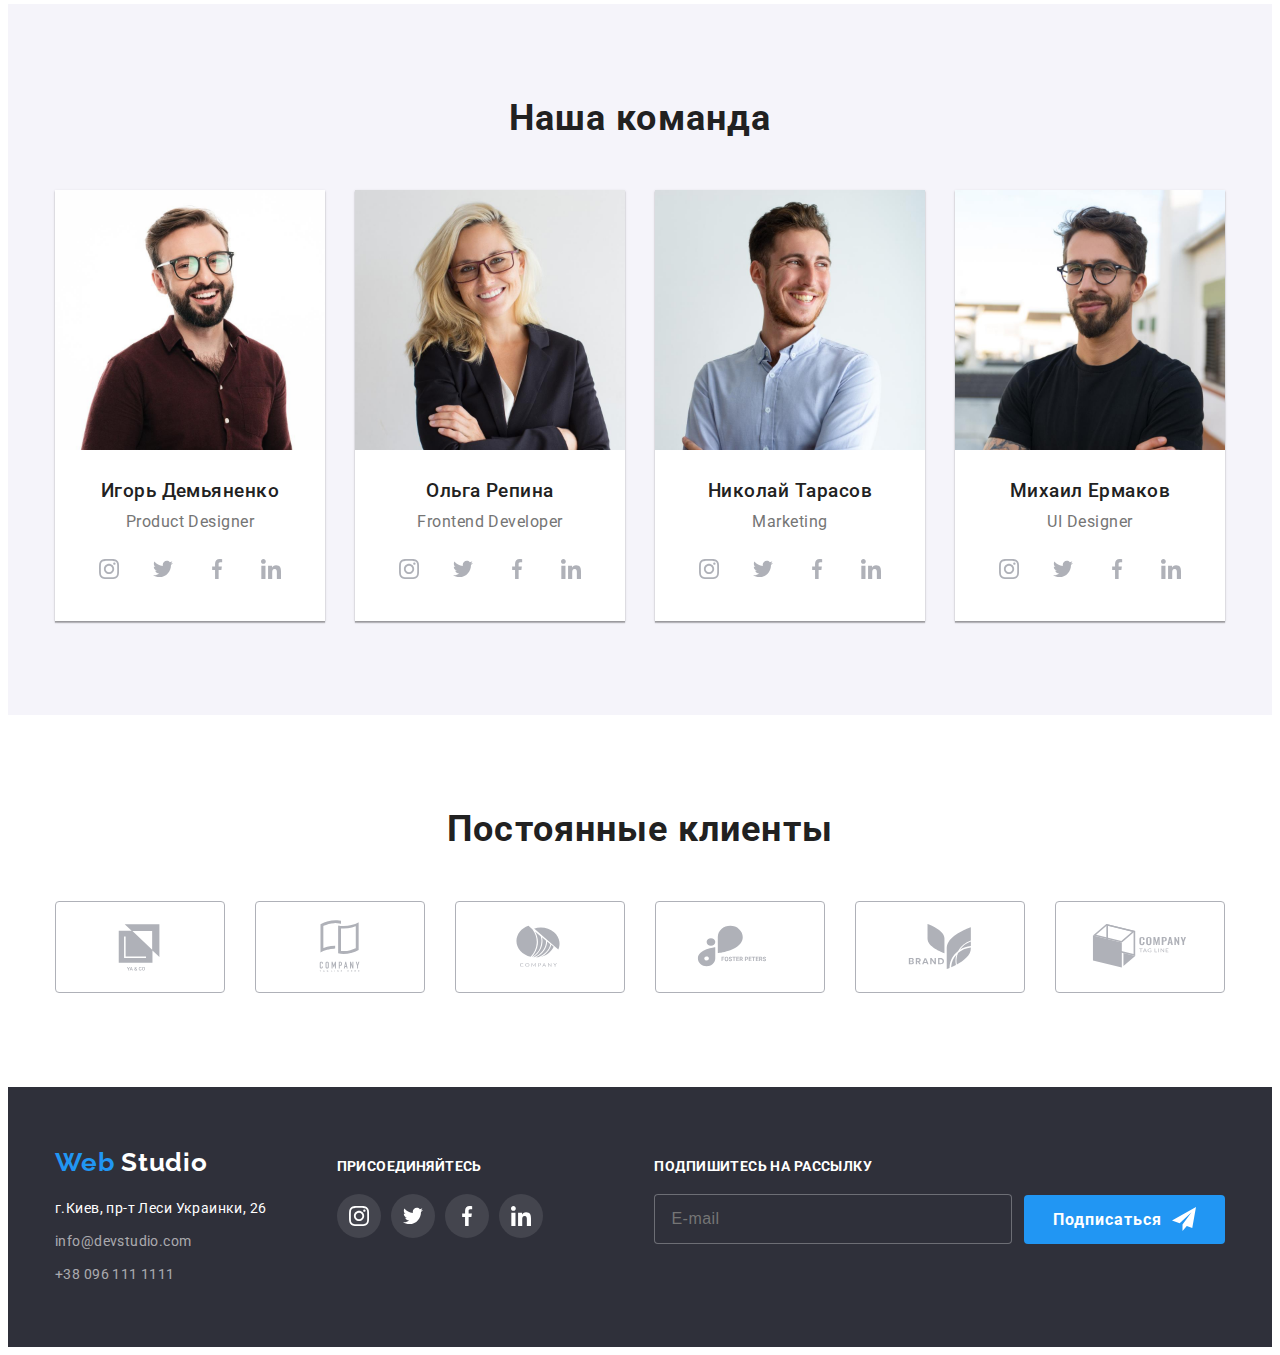
==== commit ba1d88d6: "fix" ====
--- a/index.html
+++ b/index.html
@@ -475,14 +475,14 @@
 
 <!-- footer-form   -->     
 
-            <div>
+            <div class="footer-form-container">
                 <form action="#" class="footer-form">
 
                 <b class="social-title">
                     ПОДПИШИТЕСЬ НА РАССЫЛКУ
                 </b>
 
-                    <div class="footer-form-container">
+                    <div class="form-container">
                         <label>
                             <input  
                             class="footer-form-input"
--- a/css/styles.css
+++ b/css/styles.css
@@ -258,8 +258,8 @@
         padding-top: 200px;
         padding-bottom: 200px;
         background-color: var(--background-origin-color);
-        background-image: linear-gradient var(--linear-gradient-color),
-        var(--linear-gradient-color),
+        background-image: linear-gradient(var(--linear-gradient-color),
+        var(--linear-gradient-color)),
         url(../images/img-hero.jpg);
         background-repeat: no-repeat;
         background-size: cover;
@@ -572,7 +572,9 @@
 
     .portfolio {
         padding-top: 94px;
+        padding-right: 15px;
         padding-bottom: 94px;
+        padding-left: 15px;
     }
 
     /* --------------- btn-portfolio -------------- */
@@ -748,7 +750,7 @@
 
     .social-container {
         display: block;
-        margin-right: 93px;
+        /* margin-right: 93px; */
     
     }
 
@@ -780,6 +782,12 @@
     /* --------------- footer form --------------- */
 
     .footer-form-container {
+        display: flex;
+        margin-right: 0;
+        margin-left: auto;
+    }
+
+    .form-container {
         display: flex; 
         align-items: center;
     }
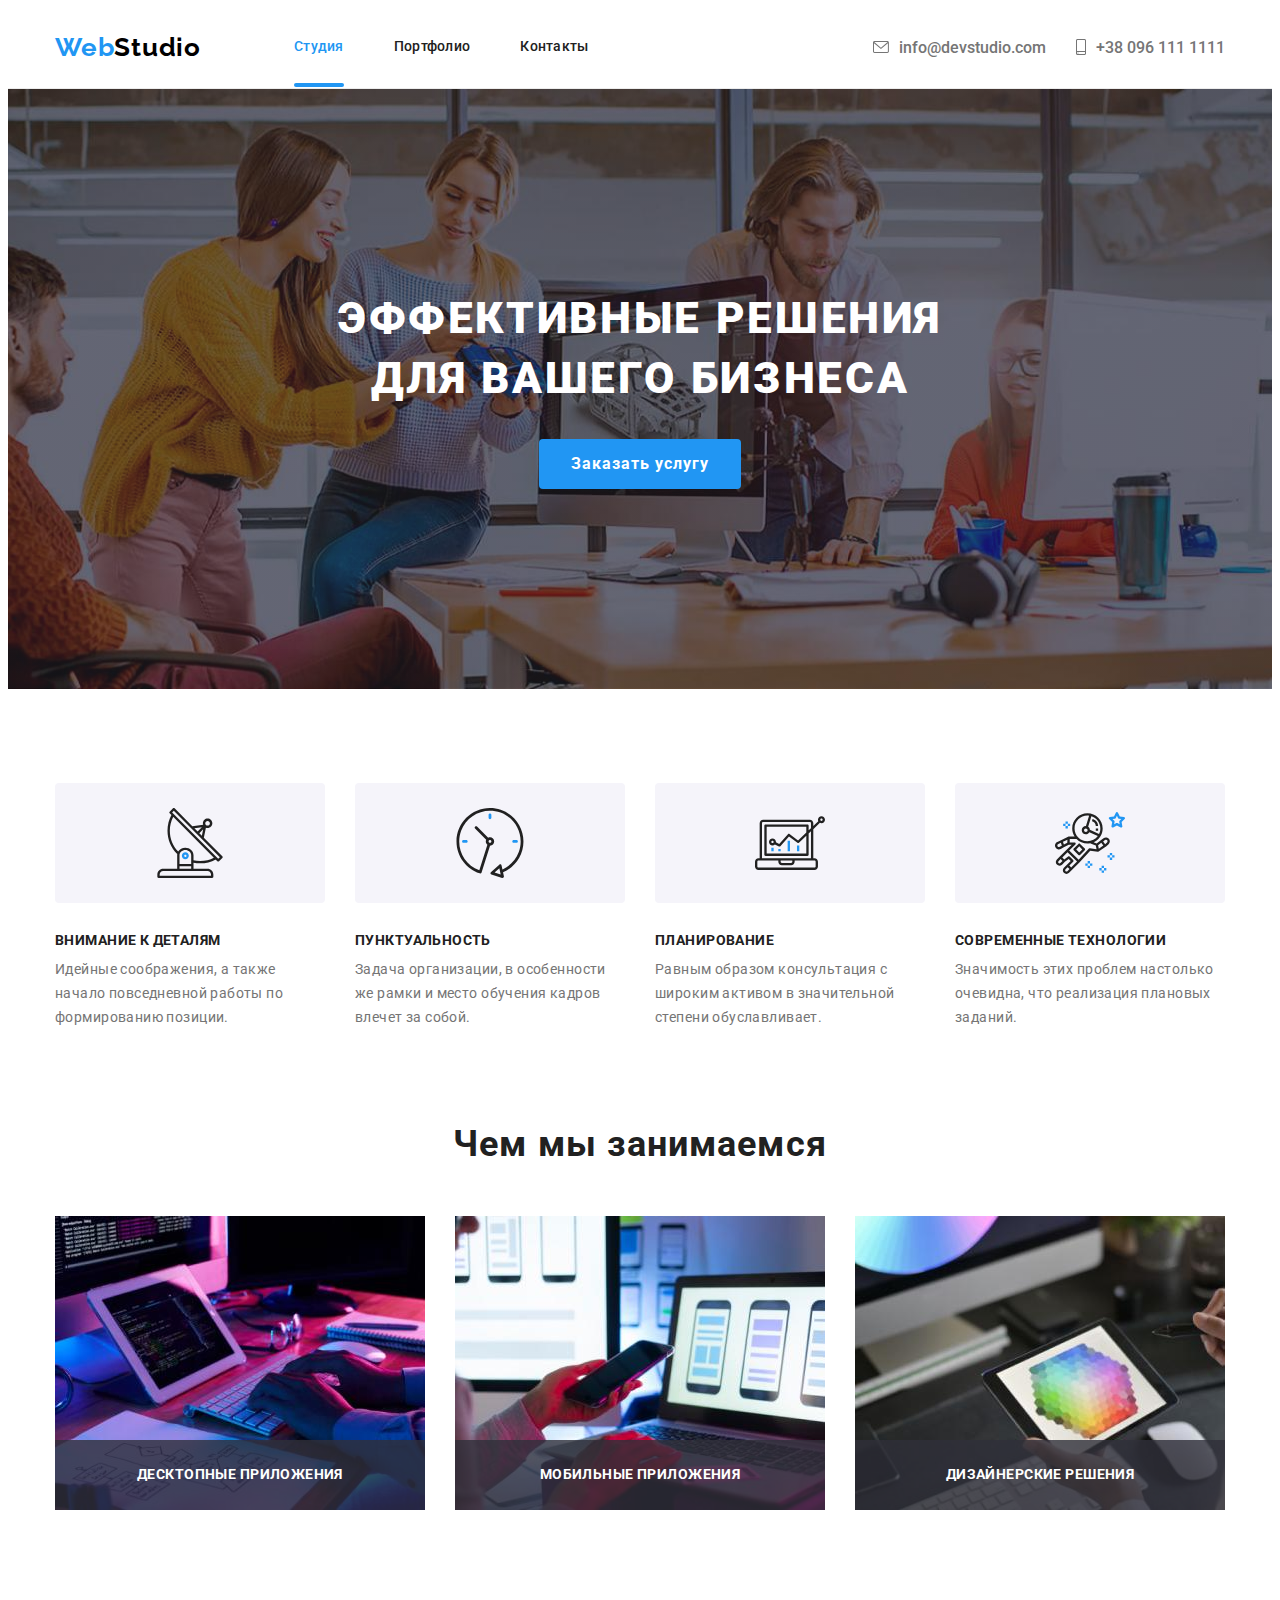
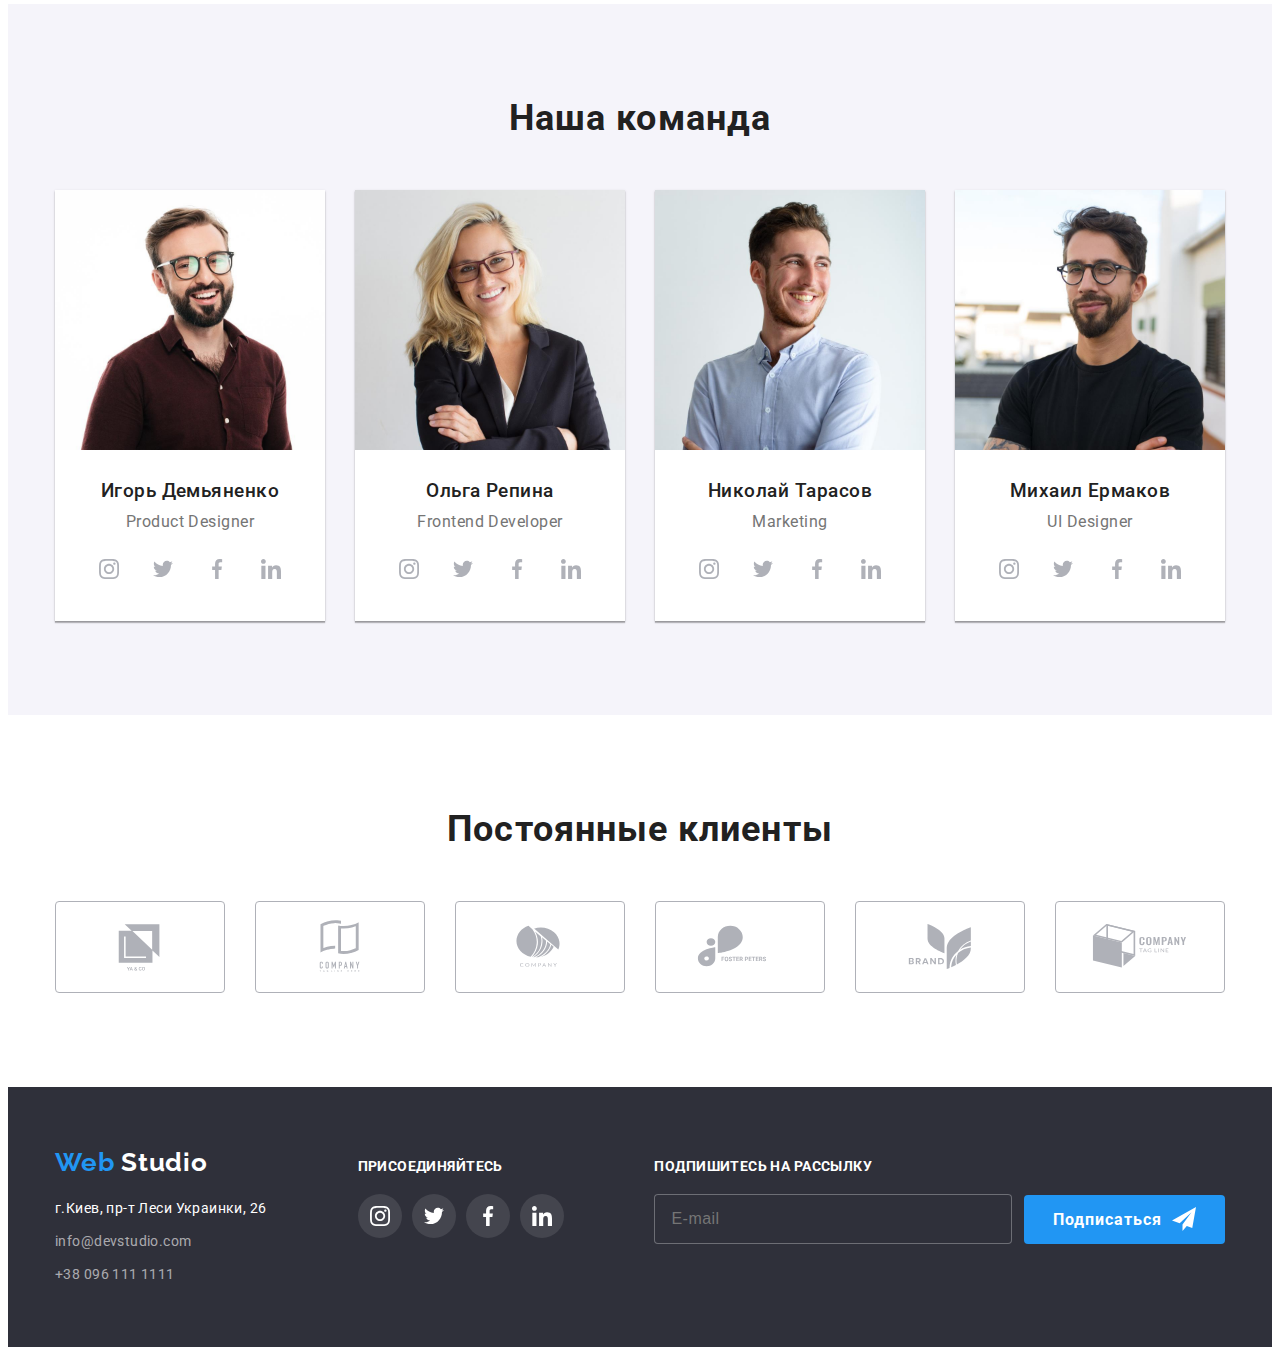
==== commit 774c696a: "fix" ====
--- a/index.html
+++ b/index.html
@@ -1,526 +1,506 @@
 <!DOCTYPE html>
 <html lang="ru">
-
-<head>
-    <meta charset="UTF-8">
-    <meta http-equiv="X-UA-Compatible" content="IE=edge">
-    <meta name="viewport" content="width=device-width, initial-scale=1.0">
-    <title>Document</title>
-    <link rel="preconnect" href="https://fonts.googleapis.com">
-    <link rel="preconnect" href="https://fonts.gstatic.com" crossorigin>
-    <link
-        href="https://fonts.googleapis.com/css2?family=Raleway:wght@700&family=Roboto:wght@400;500;700;900&display=swap"
-        rel="stylesheet">
-    <link rel="stylesheet" href="https://cdnjs.cloudflare.com/ajax/libs/modern-normalize/1.1.0/modern-normalize.min.css"
-        integrity="sha512-wpPYUAdjBVSE4KJnH1VR1HeZfpl1ub8YT/NKx4PuQ5NmX2tKuGu6U/JRp5y+Y8XG2tV+wKQpNHVUX03MfMFn9Q=="
-        crossorigin="anonymous" referrerpolicy="no-referrer" />
-    <link rel="stylesheet" href="https://cdnjs.cloudflare.com/ajax/libs/animate.css/4.1.1/animate.min.css" />
-    <link rel="stylesheet" href="./css/styles.css">
-</head>
-
-<!-- body -->
-
-<body>
-
-    <!-- top line bd -->
-    <header class="header">
-
-        <!-- header container -->
-        <div class="container header-container">
-
-            <!-- menu nav -->
-            <nav class="header-nav current">
-                <a href="./index.html" class="header-logo link logo">Web<span class="header-logo-dark">Studio</span>
-                </a>
-
-                <ul class="nav-menu list">
-                    <li class="menu-item">
-                        <a class="menu-link link current " href="./index.html">
-                            Студия
+    <head>
+        <meta charset="UTF-8" />
+        <meta http-equiv="X-UA-Compatible" content="IE=edge" />
+        <meta name="viewport" content="width=device-width, initial-scale=1.0" />
+        <title>Document</title>
+        <link rel="preconnect" href="https://fonts.googleapis.com" />
+        <link rel="preconnect" href="https://fonts.gstatic.com" crossorigin />
+        <link href="https://fonts.googleapis.com/css2?family=Raleway:wght@700&family=Roboto:wght@400;500;700;900&display=swap" rel="stylesheet" />
+        <link
+            rel="stylesheet"
+            href="https://cdnjs.cloudflare.com/ajax/libs/modern-normalize/1.1.0/modern-normalize.min.css"
+            integrity="sha512-wpPYUAdjBVSE4KJnH1VR1HeZfpl1ub8YT/NKx4PuQ5NmX2tKuGu6U/JRp5y+Y8XG2tV+wKQpNHVUX03MfMFn9Q=="
+            crossorigin="anonymous"
+            referrerpolicy="no-referrer"
+        />
+        <link rel="stylesheet" href="https://cdnjs.cloudflare.com/ajax/libs/animate.css/4.1.1/animate.min.css" />
+        <link rel="stylesheet" href="./css/styles.css" />
+    </head>
+
+    <!-- body -->
+
+    <body>
+        <!-- top line bd -->
+        <header class="header">
+            <!-- header container -->
+            <div class="container header-container">
+                <!-- menu nav -->
+                <nav class="header-nav current">
+                    <a href="./index.html" class="header-logo link logo">Web<span class="header-logo-dark">Studio</span> </a>
+
+                    <ul class="nav-menu list">
+                        <li class="menu-item">
+                            <a class="menu-link link current" href="./index.html">
+                                Студия
+                            </a>
+                        </li>
+                        <li class="menu-item">
+                            <a class="menu-link link" href="./portfolio.html">
+                                Портфолио
+                            </a>
+                        </li>
+                        <li class="menu-item">
+                            <a class="menu-link link" href="Контакты">
+                                Контакты
+                            </a>
+                        </li>
+                    </ul>
+                </nav>
+
+                <ul class="header-contacts list">
+                    <li class="header-contacts-item">
+                        <a class="header-contacts-link header-contacts-mail link" href="e-mail.info@devstudio.com">
+                            <svg class="envelope-icon" width="16" height="12">
+                                <use href="./images/icons.svg#icon-envelope"></use>
+                            </svg>
+                            info@devstudio.com
                         </a>
                     </li>
-                    <li class="menu-item">
-                        <a class="menu-link link" href="./portfolio.html">
-                            Портфолио
-                        </a>
-                    </li>
-                    <li class="menu-item">
-                        <a class="menu-link link" href="Контакты">
-                            Контакты
-                        </a>
-                    </li>
-                </ul>
-            </nav>
-
-            <ul class="header-connect-menu list">
-                <li class="header-connect-item">
-                    <a class="header-connect-link header-connect-mail link" href="e-mail.info@devstudio.com">
-                        <svg class="envelope-icon" width="16" height="12">
-                            <use href="./images/icons.svg#icon-envelope"></use>
-                        </svg>info@devstudio.com</a>
-                </li>
-                <li class="header-connect-item">
-                    <a class="header-connect-link header-connect-tel link" href="tel:+380961111111">
-                        <svg class="tel-icon" width="10" height="16">
-                            <use href="./images/icons.svg#icon-smartphone"></use>
-                        </svg>+38 096 111 1111</a>
-                </li>
-            </ul>
-        </div>
-    </header>
-
-    <!-- main content -->
-    <main>
-
-        <!-- hero -->
-        <section class="hero">
-
-            <!-- hero container -->
-            <div class="container hero-container">
-                <h1 class="hero-title">
-                    ЭФФЕКТИВНЫЕ РЕШЕНИЯ ДЛЯ ВАШЕГО БИЗНЕСА
-                </h1>
-                <button class="hero-btn" data-modal-open type="button">
-                    Заказать услугу
-                </button>
-            </div>
-        </section>
-
-        <!-- feature -->
-        <section class="feature">
-
-            <!-- feature container -->
-            <div class="container">
-
-                <ul class="feature-list list">
-                    <li class="feature-item ">
-                        <div class="icon-feature">
-                            <svg class="feature-icon" width="70" height="70">
-                                <use href="./images/icons.svg#icon-antenna"></use>
+                    <li class="header-contacts-item">
+                        <a class="header-contacts-link header-contacts-tel link" href="tel:+380961111111">
+                            <svg class="tel-icon" width="10" height="16">
+                                <use href="./images/icons.svg#icon-smartphone"></use>
                             </svg>
-                        </div>
-                        <h3 class="feature-title">Внимание к деталям</h3>
-                        <p class="feature-text">
-                            Идейные соображения, а также начало повседневной работы по формированию позиции.
-                        </p>
-                    </li>
-                    <li class="feature-item">
-                        <div class="icon-feature">
-                            <svg class="feature-icon" width="70" height="70">
-                                <use href="./images/icons.svg#icon-clock"></use>
-                            </svg>
-                        </div>
-                        <h3 class="feature-title">Пунктуальность</h3>
-                        <p class="feature-text">
-                            Задача организации, в особенности же рамки и место обучения кадров влечет за собой.
-                        </p>
-                    </li>
-                    <li class="feature-item">
-                        <div class="icon-feature">
-                            <svg class="feature-icon" width="70" height="70">
-                                <use href="./images/icons.svg#icon-diagram"></use>
-                            </svg>
-                        </div>
-                        <h3 class="feature-title">Планирование</h3>
-                        <p class="feature-text">
-                            Равным образом консультация с широким активом в значительной степени обуславливает.
-                        </p>
-                    </li>
-                    <li class="feature-item">
-                        <div class="icon-feature">
-                            <svg class="feature-icon" width="70" height="70">
-                                <use href="./images/icons.svg#icon-astronaut"></use>
-                            </svg>
-                        </div>
-                        <h3 class="feature-title">Современные технологии</h3>
-                        <p class="feature-text">
-                            Значимость этих проблем настолько очевидна, что реализация плановых заданий.
-                        </p>
-                    </li>
-                </ul>
-            </div>
-        </section>
-
-        <!-- typography -->
-        <section class="typography">
-
-            <!-- typography container -->
-            <div class="container">
-                <h2 class="typography-title">
-                    Чем мы занимаемся
-                </h2>
-
-                <ul class="typography-list list">
-                    <li class="typography-item">
-                        <div class="typography-item-thumb">
-                            <img src="./images/box1.jpg" width="370" height="294" alt="PC" />
-                            <div class="typography-thumb-about">
-                            <p class="typography-item-about">ДЕCКТОПНЫЕ ПРИЛОЖЕНИЯ</p>
-                            </div>
-                        </div>
-                    </li>
-                    <li class="typography-item">
-                        <div class="typography-item-thumb">
-                            <img src="./images/box2.jpg" width="370" height="294" alt="laptop" />
-                            <div class="typography-thumb-about">
-                            <p class="typography-item-about">МОБИЛЬНЫЕ ПРИЛОЖЕНИЯ</p>
-                            </div>
-                        </div>
-                    </li>
-                    <li class="typography-item">
-                        <div class="typography-item-thumb">
-                            <img src="./images/box3.jpg" width="370" height="294" alt="tablet" />
-                            <div class="typography-thumb-about">
-                            <p class="typography-item-about">ДИЗАЙНЕРСКИЕ РЕШЕНИЯ</p>
-                            </div>
-                        </div>
-                    </li>
-                </ul>
-            </div>
-        </section>
-
-        <!-- team -->
-        <section class="team">
-
-            <!-- team-container -->
-            <div class="container">
-                <h2 class="team-title">
-                    Наша команда
-                </h2>
-
-                <ul class="team-list list">
-                    <li class="team-item">
-                        <img src="./images/img(1).jpg" width="270" height="260" alt="team card 1" />
-                        <div class="team-container">
-                            <h3 class="team-item-title">Игорь Демьяненко</h3>
-                            <p class="team-item-text">Product Designer</p>
-                            <ul class="social-list list">
-                                <li class="social-item">
-                                    <a href="" class="social-link">
-                                        <svg class="social-icon" width="20" height="20">
-                                            <use href="./images/icons.svg#icon-instagram"></use>
-                                        </svg>
-                                    </a>
-                                </li>
-                                <li class="social-item">
-                                    <a href="" class="social-link">
-                                        <svg class="social-icon" width="20" height="20">
-                                            <use href="./images/icons.svg#icon-twitter"></use>
-                                        </svg>
-                                    </a>
-                                </li>
-                                <li class="social-item">
-                                    <a href="" class="social-link">
-                                        <svg class="social-icon" width="20" height="20">
-                                            <use href="./images/icons.svg#icon-facebook"></use>
-                                        </svg>
-                                    </a>
-                                </li>
-                                <li class="social-item">
-                                    <a href="" class="social-link">
-                                        <svg class="social-icon" width="20" height="20">
-                                            <use href="./images/icons.svg#icon-linkedin"></use>
-                                        </svg>
-                                    </a>
-                                </li>
-                            </ul>
-                        </div>
-                    </li>
-                    <li class="team-item">
-                        <img src="./images/img(2).jpg" width="270" height="260" alt="team card 2" />
-                        <div class="team-container">
-                            <h3 class="team-item-title">Ольга Репина</h3>
-                            <p class="team-item-text">Frontend Developer</p>
-                            <ul class="team-social social-list list">
-                                <li class="social-item">
-                                    <a href="" class="social-link">
-                                        <svg class="social-icon" width="20" height="20">
-                                            <use href="./images/icons.svg#icon-instagram"></use>
-                                        </svg>
-                                    </a>
-                                </li>
-                                <li class="social-item">
-                                    <a href="" class="social-link">
-                                        <svg class="social-icon" width="20" height="20">
-                                            <use href="./images/icons.svg#icon-twitter"></use>
-                                        </svg>
-                                    </a>
-                                </li>
-                                <li class="social-item">
-                                    <a href="" class="social-link">
-                                        <svg class="social-icon" width="20" height="20">
-                                            <use href="./images/icons.svg#icon-facebook"></use>
-                                        </svg>
-                                    </a>
-                                </li>
-                                <li class="social-item">
-                                    <a href="" class="social-link">
-                                        <svg class="social-icon" width="20" height="20">
-                                            <use href="./images/icons.svg#icon-linkedin"></use>
-                                        </svg>
-                                    </a>
-                                </li>
-                            </ul>
-                        </div>
-                    </li>
-                    <li class="team-item">
-                        <img src="./images/img(3).jpg" width="270" height="260" alt="team card 3" />
-                        <div class="team-container">
-                            <h3 class="team-item-title">Николай Тарасов</h3>
-                            <p class="team-item-text">Marketing</p>
-                            <ul class="team-social social-list list">
-                                <li class="social-item">
-                                    <a href="" class="social-link">
-                                        <svg class="social-icon" width="20" height="20">
-                                            <use href="./images/icons.svg#icon-instagram"></use>
-                                        </svg>
-                                    </a>
-                                </li>
-                                <li class="social-item">
-                                    <a href="" class="social-link">
-                                        <svg class="social-icon" width="20" height="20">
-                                            <use href="./images/icons.svg#icon-twitter"></use>
-                                        </svg>
-                                    </a>
-                                </li>
-                                <li class="social-item">
-                                    <a href="" class="social-link">
-                                        <svg class="social-icon" width="20" height="20">
-                                            <use href="./images/icons.svg#icon-facebook"></use>
-                                        </svg>
-                                    </a>
-                                </li>
-                                <li class="social-item">
-                                    <a href="" class="social-link">
-                                        <svg class="social-icon" width="20" height="20">
-                                            <use href="./images/icons.svg#icon-linkedin"></use>
-                                        </svg>
-                                    </a>
-                                </li>
-                            </ul>
-                        </div>
-                    </li>
-                    <li class="team-item">
-                        <img src="./images/img(4).jpg" width="270" height="260" alt="team card 4" />
-                        <div class="team-container">
-                            <h3 class="team-item-title">Михаил Ермаков</h3>
-                            <p class="team-item-text">UI Designer</p>
-                            <ul class="team-social social-list list">
-                                <li class="social-item">
-                                    <a href="" class="social-link">
-                                        <svg class="social-icon" width="20" height="20">
-                                            <use href="./images/icons.svg#icon-instagram"></use>
-                                        </svg>
-                                    </a>
-                                </li>
-                                <li class="social-item">
-                                    <a href="" class="social-link">
-                                        <svg class="social-icon" width="20" height="20">
-                                            <use href="./images/icons.svg#icon-twitter"></use>
-                                        </svg>
-                                    </a>
-                                </li>
-                                <li class="social-item">
-                                    <a href="" class="social-link">
-                                        <svg class="social-icon" width="20" height="20">
-                                            <use href="./images/icons.svg#icon-facebook"></use>
-                                        </svg>
-                                    </a>
-                                </li>
-                                <li class="social-item">
-                                    <a href="" class="social-link">
-                                        <svg class="social-icon" width="20" height="20">
-                                            <use href="./images/icons.svg#icon-linkedin"></use>
-                                        </svg>
-                                    </a>
-                                </li>
-                            </ul>
-                        </div>
-                    </li>
-
-                </ul>
-            </div>
-        </section>
-
-        <!-- our clients -->
-        <section class="clients">
-
-<!-- our clients container -->
-            <div class="container">
-                <h2 class="clients-title">
-                    Постоянные клиенты
-                </h2>
-
-                <ul class="clients-list list ">
-                    <li class="clients-item">
-                        <a href="" class="clients-link">
-                            <svg class="clients-icon" width="106" height="60">
-                                <use href="./images/icons.svg#icon-logo-1"></use>
-                            </svg>
-                        </a>
-                    </li>
-                    <li class="clients-item">
-                        <a href="" class="clients-link">
-                            <svg class="clients-icon" width="106" height="60">
-                                <use href="./images/icons.svg#icon-logo-2"></use>
-                            </svg>
-                        </a>
-                    </li>
-                    <li class="clients-item">
-                        <a href="" class="clients-link">
-                            <svg class="clients-icon" width="106" height="60">
-                                <use href="./images/icons.svg#icon-logo-3"></use>
-                            </svg>
-                        </a>
-                    </li>
-                    <li class="clients-item">
-                        <a href="" class="clients-link">
-                            <svg class="clients-icon" width="106" height="60">
-                                <use href="./images/icons.svg#icon-logo-4"></use>
-                            </svg>
-                        </a>
-                    </li>
-                    <li class="clients-item">
-                        <a href="" class="clients-link">
-                            <svg class="clients-icon" width="106" height="60">
-                                <use href="./images/icons.svg#icon-logo-5"></use>
-                            </svg>
-                        </a>
-                    </li>
-                    <li class="clients-item">
-                        <a href="" class="clients-link">
-                            <svg class="clients-icon" width="106" height="60">
-                                <use href="./images/icons.svg#icon-logo-6"></use>
-                            </svg>
-                        </a>
-                    </li>
-
-                </ul>
-            </div>
-        </section>
-    </main>
-
-<!-- footer -->
-    <footer class="footer">
-        <div class="container footer-container">
-
-            <div class="footer-nav">
-                <a class="footer-logo logo link" href="./index.html">
-                    Web
-                    <span class="footer-logo-light">
-                        Studio
-                    </span>
-                </a>
-
-                <!-- address -->
-                <address class="footer-address">
-                    <ul class="footer-address-menu list">
-                        <li class="footer-address-connect">
-                            <a class="footer-address-link link " href="https://goo.gl/maps/Ejw2aS4fVwMZo3iX7"
-                                target="blank" rel="noopener noreferrer">
-                                г.Киев, пр-т Леси Украинки, 26
-                            </a>
-                        </li>
-                        <li class="footer-address-connect">
-                            <a class="footer-address-link footer-e-mail link" href="info@devstudio.com">
-                                info@devstudio.com
-                            </a>
-                        </li>
-                        <li class="footer-address-connect">
-                            <a class="footer-address-link footer-tel link" href="tel:+380961111111">
-                                +38 096 111 1111
-                            </a>
-                        </li>
-                    </ul>
-                </address>
-            </div>
-
-<!-- social-container -->
-
-            <div class="social-container">
-                <b class="social-title">
-                    ПРИСОЕДИНЯЙТЕСЬ
-                </b>
-                <ul class="social-nav list">
-                    <li class="social-item">
-                        <a href="" class="social-link social-link-dark">
-                            <svg class="social-icon-white" width="20" height="20">
-                                <use href="./images/icons.svg#icon-instagram"></use>
-                            </svg>
-                        </a>
-                    </li>
-                    <li class="social-item">
-                        <a href="" class="social-link social-link-dark">
-                            <svg class="social-icon-white" width="20" height="20">
-                                <use href="./images/icons.svg#icon-twitter"></use>
-                            </svg>
-                        </a>
-                    </li>
-                    <li class="social-item">
-                        <a href="" class="social-link social-link-dark">
-                            <svg class="social-icon-white" width="20" height="20">
-                                <use href="./images/icons.svg#icon-facebook"></use>
-                            </svg>
-                        </a>
-                    </li>
-                    <li class="social-item">
-                        <a href="" class="social-link social-link-dark">
-                            <svg class="social-icon-white" width="20" height="20">
-                                <use href="./images/icons.svg#icon-linkedin"></use>
-                            </svg>
+                            +38 096 111 1111
                         </a>
                     </li>
                 </ul>
             </div>
-
-<!-- footer-form   -->     
-
-            <div class="footer-form-container">
-                <form action="#" class="footer-form">
-
-                <b class="social-title">
-                    ПОДПИШИТЕСЬ НА РАССЫЛКУ
-                </b>
-
-                    <div class="form-container">
-                        <label>
-                            <input  
-                            class="footer-form-input"
-                            type="email"
-                            name="user-mail"
-                            placeholder="E-mail"
-                            />
-                        </label>
-
-                        <button class="footer-form-button" type="submit">
+        </header>
+
+        <!-- main content -->
+        <main>
+            <!-- hero -->
+            <section class="hero">
+                <!-- hero container -->
+                <div class="container hero-container">
+                    <h1 class="hero-title">
+                        ЭФФЕКТИВНЫЕ РЕШЕНИЯ ДЛЯ ВАШЕГО БИЗНЕСА
+                    </h1>
+                    <button class="hero-btn" data-modal-open type="button">
+                        Заказать услугу
+                    </button>
+                </div>
+            </section>
+
+            <!-- feature -->
+            <section class="feature">
+                <!-- feature container -->
+                <div class="container">
+                    <ul class="feature-list list">
+                        <li class="feature-item">
+                            <div class="icon-feature">
+                                <svg class="feature-icon" width="70" height="70">
+                                    <use href="./images/icons.svg#icon-antenna"></use>
+                                </svg>
+                            </div>
+                            <h3 class="feature-title">Внимание к деталям</h3>
+                            <p class="feature-text">
+                                Идейные соображения, а также начало повседневной работы по формированию позиции.
+                            </p>
+                        </li>
+                        <li class="feature-item">
+                            <div class="icon-feature">
+                                <svg class="feature-icon" width="70" height="70">
+                                    <use href="./images/icons.svg#icon-clock"></use>
+                                </svg>
+                            </div>
+                            <h3 class="feature-title">Пунктуальность</h3>
+                            <p class="feature-text">
+                                Задача организации, в особенности же рамки и место обучения кадров влечет за собой.
+                            </p>
+                        </li>
+                        <li class="feature-item">
+                            <div class="icon-feature">
+                                <svg class="feature-icon" width="70" height="70">
+                                    <use href="./images/icons.svg#icon-diagram"></use>
+                                </svg>
+                            </div>
+                            <h3 class="feature-title">Планирование</h3>
+                            <p class="feature-text">
+                                Равным образом консультация с широким активом в значительной степени обуславливает.
+                            </p>
+                        </li>
+                        <li class="feature-item">
+                            <div class="icon-feature">
+                                <svg class="feature-icon" width="70" height="70">
+                                    <use href="./images/icons.svg#icon-astronaut"></use>
+                                </svg>
+                            </div>
+                            <h3 class="feature-title">Современные технологии</h3>
+                            <p class="feature-text">
+                                Значимость этих проблем настолько очевидна, что реализация плановых заданий.
+                            </p>
+                        </li>
+                    </ul>
+                </div>
+            </section>
+
+            <!-- typography -->
+            <section class="typography">
+                <!-- typography container -->
+                <div class="container">
+                    <h2 class="typography-title">
+                        Чем мы занимаемся
+                    </h2>
+
+                    <ul class="typography-list list">
+                        <li class="typography-item">
+                            <div class="typography-item-thumb">
+                                <img src="./images/box1.jpg" width="370" height="294" alt="PC" />
+                                <div class="typography-thumb-about">
+                                    <p class="typography-item-about">ДЕCКТОПНЫЕ ПРИЛОЖЕНИЯ</p>
+                                </div>
+                            </div>
+                        </li>
+                        <li class="typography-item">
+                            <div class="typography-item-thumb">
+                                <img src="./images/box2.jpg" width="370" height="294" alt="laptop" />
+                                <div class="typography-thumb-about">
+                                    <p class="typography-item-about">МОБИЛЬНЫЕ ПРИЛОЖЕНИЯ</p>
+                                </div>
+                            </div>
+                        </li>
+                        <li class="typography-item">
+                            <div class="typography-item-thumb">
+                                <img src="./images/box3.jpg" width="370" height="294" alt="tablet" />
+                                <div class="typography-thumb-about">
+                                    <p class="typography-item-about">ДИЗАЙНЕРСКИЕ РЕШЕНИЯ</p>
+                                </div>
+                            </div>
+                        </li>
+                    </ul>
+                </div>
+            </section>
+
+            <!-- team -->
+            <section class="team">
+                <!-- team-container -->
+                <div class="container">
+                    <h2 class="team-title">
+                        Наша команда
+                    </h2>
+
+                    <ul class="team-list list">
+                        <li class="team-item">
+                            <img src="./images/img(1).jpg" width="270" height="260" alt="team card 1" />
+                            <div class="team-container">
+                                <h3 class="team-item-title">Игорь Демьяненко</h3>
+                                <p class="team-item-text">Product Designer</p>
+                                <ul class="social-list list">
+                                    <li class="social-item">
+                                        <a href="" class="social-link">
+                                            <svg class="social-icon" width="20" height="20">
+                                                <use href="./images/icons.svg#icon-instagram"></use>
+                                            </svg>
+                                        </a>
+                                    </li>
+                                    <li class="social-item">
+                                        <a href="" class="social-link">
+                                            <svg class="social-icon" width="20" height="20">
+                                                <use href="./images/icons.svg#icon-twitter"></use>
+                                            </svg>
+                                        </a>
+                                    </li>
+                                    <li class="social-item">
+                                        <a href="" class="social-link">
+                                            <svg class="social-icon" width="20" height="20">
+                                                <use href="./images/icons.svg#icon-facebook"></use>
+                                            </svg>
+                                        </a>
+                                    </li>
+                                    <li class="social-item">
+                                        <a href="" class="social-link">
+                                            <svg class="social-icon" width="20" height="20">
+                                                <use href="./images/icons.svg#icon-linkedin"></use>
+                                            </svg>
+                                        </a>
+                                    </li>
+                                </ul>
+                            </div>
+                        </li>
+                        <li class="team-item">
+                            <img src="./images/img(2).jpg" width="270" height="260" alt="team card 2" />
+                            <div class="team-container">
+                                <h3 class="team-item-title">Ольга Репина</h3>
+                                <p class="team-item-text">Frontend Developer</p>
+                                <ul class="team-social social-list list">
+                                    <li class="social-item">
+                                        <a href="" class="social-link">
+                                            <svg class="social-icon" width="20" height="20">
+                                                <use href="./images/icons.svg#icon-instagram"></use>
+                                            </svg>
+                                        </a>
+                                    </li>
+                                    <li class="social-item">
+                                        <a href="" class="social-link">
+                                            <svg class="social-icon" width="20" height="20">
+                                                <use href="./images/icons.svg#icon-twitter"></use>
+                                            </svg>
+                                        </a>
+                                    </li>
+                                    <li class="social-item">
+                                        <a href="" class="social-link">
+                                            <svg class="social-icon" width="20" height="20">
+                                                <use href="./images/icons.svg#icon-facebook"></use>
+                                            </svg>
+                                        </a>
+                                    </li>
+                                    <li class="social-item">
+                                        <a href="" class="social-link">
+                                            <svg class="social-icon" width="20" height="20">
+                                                <use href="./images/icons.svg#icon-linkedin"></use>
+                                            </svg>
+                                        </a>
+                                    </li>
+                                </ul>
+                            </div>
+                        </li>
+                        <li class="team-item">
+                            <img src="./images/img(3).jpg" width="270" height="260" alt="team card 3" />
+                            <div class="team-container">
+                                <h3 class="team-item-title">Николай Тарасов</h3>
+                                <p class="team-item-text">Marketing</p>
+                                <ul class="team-social social-list list">
+                                    <li class="social-item">
+                                        <a href="" class="social-link">
+                                            <svg class="social-icon" width="20" height="20">
+                                                <use href="./images/icons.svg#icon-instagram"></use>
+                                            </svg>
+                                        </a>
+                                    </li>
+                                    <li class="social-item">
+                                        <a href="" class="social-link">
+                                            <svg class="social-icon" width="20" height="20">
+                                                <use href="./images/icons.svg#icon-twitter"></use>
+                                            </svg>
+                                        </a>
+                                    </li>
+                                    <li class="social-item">
+                                        <a href="" class="social-link">
+                                            <svg class="social-icon" width="20" height="20">
+                                                <use href="./images/icons.svg#icon-facebook"></use>
+                                            </svg>
+                                        </a>
+                                    </li>
+                                    <li class="social-item">
+                                        <a href="" class="social-link">
+                                            <svg class="social-icon" width="20" height="20">
+                                                <use href="./images/icons.svg#icon-linkedin"></use>
+                                            </svg>
+                                        </a>
+                                    </li>
+                                </ul>
+                            </div>
+                        </li>
+                        <li class="team-item">
+                            <img src="./images/img(4).jpg" width="270" height="260" alt="team card 4" />
+                            <div class="team-container">
+                                <h3 class="team-item-title">Михаил Ермаков</h3>
+                                <p class="team-item-text">UI Designer</p>
+                                <ul class="team-social social-list list">
+                                    <li class="social-item">
+                                        <a href="" class="social-link">
+                                            <svg class="social-icon" width="20" height="20">
+                                                <use href="./images/icons.svg#icon-instagram"></use>
+                                            </svg>
+                                        </a>
+                                    </li>
+                                    <li class="social-item">
+                                        <a href="" class="social-link">
+                                            <svg class="social-icon" width="20" height="20">
+                                                <use href="./images/icons.svg#icon-twitter"></use>
+                                            </svg>
+                                        </a>
+                                    </li>
+                                    <li class="social-item">
+                                        <a href="" class="social-link">
+                                            <svg class="social-icon" width="20" height="20">
+                                                <use href="./images/icons.svg#icon-facebook"></use>
+                                            </svg>
+                                        </a>
+                                    </li>
+                                    <li class="social-item">
+                                        <a href="" class="social-link">
+                                            <svg class="social-icon" width="20" height="20">
+                                                <use href="./images/icons.svg#icon-linkedin"></use>
+                                            </svg>
+                                        </a>
+                                    </li>
+                                </ul>
+                            </div>
+                        </li>
+                    </ul>
+                </div>
+            </section>
+
+            <!-- our clients -->
+            <section class="clients">
+                <!-- our clients container -->
+                <div class="container">
+                    <h2 class="clients-title">
+                        Постоянные клиенты
+                    </h2>
+
+                    <ul class="clients-list list">
+                        <li class="clients-item">
+                            <a href="" class="clients-link">
+                                <svg class="clients-icon" width="106" height="60">
+                                    <use href="./images/icons.svg#icon-logo-1"></use>
+                                </svg>
+                            </a>
+                        </li>
+                        <li class="clients-item">
+                            <a href="" class="clients-link">
+                                <svg class="clients-icon" width="106" height="60">
+                                    <use href="./images/icons.svg#icon-logo-2"></use>
+                                </svg>
+                            </a>
+                        </li>
+                        <li class="clients-item">
+                            <a href="" class="clients-link">
+                                <svg class="clients-icon" width="106" height="60">
+                                    <use href="./images/icons.svg#icon-logo-3"></use>
+                                </svg>
+                            </a>
+                        </li>
+                        <li class="clients-item">
+                            <a href="" class="clients-link">
+                                <svg class="clients-icon" width="106" height="60">
+                                    <use href="./images/icons.svg#icon-logo-4"></use>
+                                </svg>
+                            </a>
+                        </li>
+                        <li class="clients-item">
+                            <a href="" class="clients-link">
+                                <svg class="clients-icon" width="106" height="60">
+                                    <use href="./images/icons.svg#icon-logo-5"></use>
+                                </svg>
+                            </a>
+                        </li>
+                        <li class="clients-item">
+                            <a href="" class="clients-link">
+                                <svg class="clients-icon" width="106" height="60">
+                                    <use href="./images/icons.svg#icon-logo-6"></use>
+                                </svg>
+                            </a>
+                        </li>
+                    </ul>
+                </div>
+            </section>
+        </main>
+
+        <!-- footer -->
+        <footer class="footer">
+            <div class="container footer-container">
+                <div class="footer-nav">
+                    <a class="footer-logo logo link" href="./index.html">
+                        Web
+                        <span class="footer-logo-light">
+                            Studio
+                        </span>
+                    </a>
+
+                    <!-- address -->
+                    <address class="footer-address">
+                        <ul class="footer-address-menu list">
+                            <li class="footer-address-connect">
+                                <a class="footer-address-link link" href="https://goo.gl/maps/Ejw2aS4fVwMZo3iX7" target="blank" rel="noopener noreferrer">
+                                    г.Киев, пр-т Леси Украинки, 26
+                                </a>
+                            </li>
+                            <li class="footer-address-connect">
+                                <a class="footer-address-link footer-e-mail link" href="info@devstudio.com">
+                                    info@devstudio.com
+                                </a>
+                            </li>
+                            <li class="footer-address-connect">
+                                <a class="footer-address-link footer-tel link" href="tel:+380961111111">
+                                    +38 096 111 1111
+                                </a>
+                            </li>
+                        </ul>
+                    </address>
+                </div>
+
+                <!-- social-container -->
+
+                <div class="social-container">
+                    <b class="social-title">
+                        ПРИСОЕДИНЯЙТЕСЬ
+                    </b>
+                    <ul class="social-nav list">
+                        <li class="social-item">
+                            <a href="" class="social-link social-link-dark">
+                                <svg class="social-icon-white" width="20" height="20">
+                                    <use href="./images/icons.svg#icon-instagram"></use>
+                                </svg>
+                            </a>
+                        </li>
+                        <li class="social-item">
+                            <a href="" class="social-link social-link-dark">
+                                <svg class="social-icon-white" width="20" height="20">
+                                    <use href="./images/icons.svg#icon-twitter"></use>
+                                </svg>
+                            </a>
+                        </li>
+                        <li class="social-item">
+                            <a href="" class="social-link social-link-dark">
+                                <svg class="social-icon-white" width="20" height="20">
+                                    <use href="./images/icons.svg#icon-facebook"></use>
+                                </svg>
+                            </a>
+                        </li>
+                        <li class="social-item">
+                            <a href="" class="social-link social-link-dark">
+                                <svg class="social-icon-white" width="20" height="20">
+                                    <use href="./images/icons.svg#icon-linkedin"></use>
+                                </svg>
+                            </a>
+                        </li>
+                    </ul>
+                </div>
+
+                <!-- footer-form   -->
+
+                <div class="footer-form-container">
+                    <form action="#" class="footer-form">
+                        <b class="social-title">
+                            ПОДПИШИТЕСЬ НА РАССЫЛКУ
+                        </b>
+
+                        <div class="form-container">
+                            <label class="footer-label">
+                                <input class="footer-form-input" type="email" name="user-mail" placeholder="E-mail" />
+                            </label>
+
+                            <button class="footer-btn" type="submit">
                                 Подписаться
                                 <svg class="footer-icon-send" width="24" height="24">
                                     <use href="./images/icons.svg#icon-send"></use>
                                 </svg>
-                        </button>
-                   
-                    </div>
-                </form>
+                            </button>
+                        </div>
+                    </form>
+                </div>
             </div>
-
-
-        </div>
-    </footer>
-
-<!--  modal section  -->
-
-    <div class="backdrop is-hidden" data-modal>
-        <div class="modal">
-            <button type="button" class="modal-btn-close" data-modal-close>
-                <svg class="modal-close-icon" width="20" height="20">
-                    <use href="./images/icons.svg#icon-close"></use>
-                </svg>
-            </button>
+        </footer>
+
+        <!--  modal section  -->
+
+        <div class="backdrop is-hidden" data-modal>
+            <div class="modal">
+                <button type="button" class="modal-btn-close" data-modal-close>
+                    <svg class="modal-close-icon" width="20" height="20">
+                        <use href="./images/icons.svg#icon-close"></use>
+                    </svg>
+                </button>
 
                 <form action="#" class="modal-form">
-
                     <p class="modal-form-head">
-                    Оставьте свои данные, мы вам перезвоним
+                        Оставьте свои данные, мы вам перезвоним
                     </p>
                     <label class="modal-form-field">
                         Имя
@@ -528,24 +508,23 @@
                             <input type="text" class="modal-form-input" name="user-name" minlength="2" pattern="[a-zA-Zа-яёА-ЯЁ]+" title="Имя должно содержать символы кириллицы и латиницы" required />
                             <span class="modal-form-icon">
                                 <svg class="modal-icon" width="18" height="18">
-                                <use href="./images/icons.svg#icon-person"></use>
+                                    <use href="./images/icons.svg#icon-person"></use>
                                 </svg>
                             </span>
                         </span>
                     </label>
 
                     <label class="modal-form-field">
-                        Телефон 
+                        Телефон
                         <span class="modal-form-wrapper">
                             <input type="tel" class="modal-form-input" name="user-tel" title="099-000-00-00" pattern="[0-9]{3}-[0-9]{3}-[0-9]{2}-[0-9]{2}" />
                             <span class="modal-form-icon">
                                 <svg class="modal-icon" width="18" height="18">
-                                <use href="./images/icons.svg#icon-phone"></use>
+                                    <use href="./images/icons.svg#icon-phone"></use>
                                 </svg>
                             </span>
                         </span>
                     </label>
-
 
                     <label class="modal-form-field">
                         Почта
@@ -553,7 +532,7 @@
                             <input class="modal-form-input" name="user-mail" />
                             <span class="modal-form-icon">
                                 <svg class="modal-icon" width="18" height="18">
-                                <use href="./images/icons.svg#icon-email"></use>
+                                    <use href="./images/icons.svg#icon-email"></use>
                                 </svg>
                             </span>
                         </span>
@@ -561,9 +540,9 @@
 
                     <label class="modal-form-field">
                         Комментарий
-                    <textarea class="modal-form-message" id="feedback" placeholder="Введите текст"></textarea>
+                        <textarea class="modal-form-message" id="feedback" placeholder="Введите текст"></textarea>
                     </label>
-                    <input type="checkbox" id="accept-policy" class="modal-form-checkbox visually-hidden">
+                    <input type="checkbox" id="accept-policy" class="modal-form-checkbox visually-hidden" />
 
                     <label for="accept-policy" class="modal-form-checkbox-label">
                         Соглашаюсь с рассылкой и принимаю&nbsp;
@@ -571,18 +550,14 @@
                             Условия договора
                         </a>
                     </label>
-                    
-                    <button class="modal-form-button" type="submit">
+
+                    <button class="modal-btn" type="submit">
                         Отправить
                     </button>
-
                 </form>
-                    
+            </div>
         </div>
-    </div>
-
-</body>
-
-<!-- <script src="./js/modal.js"></script> -->
-
-</html>+    </body>
+
+    <script src="./js/modal.js"></script>
+</html>
--- a/css/styles.css
+++ b/css/styles.css
@@ -11,12 +11,13 @@
 --modal-btn-color: #0000001A;
 --modal-button-shadow-color: #00000026;
 --projects-border-color:#EEEEEE;
+--header-border-color: #ECECEC;
 
 --projects-shadow-color: rgba(0, 0, 0, 0.25);
 --modal-form-message-color: rgba(117, 117, 117, 0.5);
 --modal-border-color: rgba(33, 33, 33, 0.2);
 --linear-gradient-color: rgba(47, 48, 58, 0.4);
---what-we-do-color: rgba(47, 48, 58, 0.8);
+--typography-thumb-color: rgba(47, 48, 58, 0.8);
 --social-link-dark-color: rgba(255, 255, 255, .1);
 --backdrop-color: rgba(0, 0, 0, 0.1);
 --projects-description-color: rgba(33, 150, 243, 0.9);
@@ -171,7 +172,7 @@
     /* --------------- header ---------------*/
 
     .header {
-        border-bottom: 1px solid #E5E5E5;
+        border-bottom: 1px solid var(--header-border-color);
         padding-top: 24px;
         padding-bottom: 25px;
     }
@@ -181,17 +182,12 @@
         align-items: center;
     }
 
-    .header-connect-menu {
+    .header-contacts {
         display: flex;
         align-items: center;
         margin-left: auto;
     }
     
-    .envelope-icon,
-    .tel-icon {
-        fill: currentColor;
-        margin-right: 10px;
-    }
 
     /* --------------- nav --------------- */
 
@@ -229,17 +225,26 @@
         position: absolute;
     }
 
-    .menu-item:not(:last-child),
-    .header-connect-item:not(:last-child) {
+    .menu-item:not(:last-child) {
         margin-right: 50px;
+    }
+
+    .header-contacts-item:not(:last-child) {
+        margin-right: 30px;
     }
     
     .menu-link:hover, 
     .menu-link:focus {
         color: var(--accent-color);
     }
-    
-    .header-connect-link {
+
+    .envelope-icon,
+    .tel-icon {
+        fill: currentColor;
+        margin-right: 10px;
+    }
+    
+    .header-contacts-link {
         display: flex;
         align-items: center;
         font-weight: 500;
@@ -247,8 +252,8 @@
         transition: color var(--transition);
     }
     
-    .header-connect-link:hover, 
-    .header-connect-link:focus {
+    .header-contacts-link:hover, 
+    .header-contacts-link:focus {
         color: var(--accent-color);
     }
     
@@ -300,8 +305,8 @@
         display: block;
         padding: 10px 32px;
         letter-spacing: 0.06em;
-        color:var(--title-color);
-        background-color:var(--accent-color);
+        color: var(--title-color);
+        background-color: var(--accent-color);
         border-radius: 4px;
         margin: 0 auto;
         transition: background-color var(--transition),
@@ -385,7 +390,6 @@
         position: relative;
         background-color: var(--linear-gradient-color);
     }
-
 
    .typography-thumb-about {
         width: 100%;
@@ -395,10 +399,9 @@
         padding-top: 27px;
         padding-bottom: 27px;
         position: absolute;
-        background-color: var(--what-we-do-color);
+        background-color: var(--typography-thumb-color);
         bottom: 0;
     }
-
 
     .typography-item-about {
         font-weight: bold;
@@ -407,26 +410,7 @@
         letter-spacing: 0.03em;
         text-transform: uppercase;
         color: var(--title-color);
-        
-        
-    }
-
-    .what-we-do-item-text {
-    font-weight: 700;
-    font-size: 14px;
-    line-height: 1.14px;
-    letter-spacing: 0.03em;
-    text-transform: uppercase;
-    color: var(--secondary-title-color);
-    display: flex;
-    align-items: center;
-    justify-content: center;
-    position: absolute;
-    bottom: 0;
-    width: 100%;
-    height: 70px;
-    background-color: var(--what-we-do-color);
-}
+    }
 
     .typography-title,
     .team-title, 
@@ -572,25 +556,23 @@
 
     .portfolio {
         padding-top: 94px;
-        padding-right: 15px;
         padding-bottom: 94px;
-        padding-left: 15px;
-    }
-
-    /* --------------- btn-portfolio -------------- */
-
-
-    .btn-list {
+    }
+
+    /* --------------- portfolio button -------------- */
+
+
+    .portfolio-btn-list {
         display: flex;
         padding-bottom: 50px;
         justify-content: center;
     }  
 
-    .btn-link:not(:last-child) {
+    .portfolio-btn-link:not(:last-child) {
         margin-right: 8px;
     }
 
-    .btn-portfolio {
+    .portfolio-btn {
         padding-top: 6px;
         padding-right: 22px;
         padding-bottom: 6px;
@@ -609,12 +591,11 @@
         box-shadow var(--transition);
     }
 
-    .btn-portfolio:hover, 
-    .btn-portfolio:focus {
+    .portfolio-btn:hover, 
+    .portfolio-btn:focus {
         color: var(--title-color);
         background-color: var(--accent-color);
         box-shadow: var(--btn-portfolio-shadow-color);
-
     }
 
 /* --------------- our projects -------------- */
@@ -623,11 +604,11 @@
         display: flex;
         flex-wrap: wrap;
         margin-top: -30px;
-        margin-right: -30px;
+        margin-left: -30px;
     }
 
     .projects-item {
-        flex-basis: calc ((100%-3*30px) / 3);
+        flex-basis: calc(100% / 3 - 30px);
         margin-top: 30px;
         margin-left: 30px;
     }
@@ -704,12 +685,13 @@
 
     .footer-container {
         display: flex;
-        align-items: baseline;   
-    }
-
-    .footer-nav {
+        align-items: baseline;
+        justify-content: space-between;
+    }
+
+    /* .footer-nav {
         margin-right: 70px;
-    }
+    } */
 
     .footer-address {
         font-style: normal;
@@ -723,7 +705,7 @@
         margin-bottom: 9px;
     }
     
-    /* --------------- address ---------------  */
+    /* --------------- footer address ---------------  */
     
     .footer-address-link {
         display: block;
@@ -746,13 +728,12 @@
         color: var(--footer-contacts-color);
     }
 
-    /* -------------- social-nav ---------------- */
-
-    .social-container {
-        display: block;
-        /* margin-right: 93px; */
-    
-    }
+    /* -------------- footer social-nav ---------------- */
+
+    /* .social-container {
+        margin-left: 0;
+        margin-right: auto;
+    } */
 
     .social-title {
         font-weight: bold;
@@ -783,8 +764,6 @@
 
     .footer-form-container {
         display: flex;
-        margin-right: 0;
-        margin-left: auto;
     }
 
     .form-container {
@@ -797,6 +776,10 @@
         margin-right: 0;
     }
 
+    .footer-label {
+        margin-right: 12px;
+    }
+
     .footer-form-input {
         font-size: 16px;
         line-height: 1.25;
@@ -805,7 +788,6 @@
         width: 358px;
         align-items: center;
         padding-left: 16px;
-        margin-right: 12px;
         color: var(--title-color);
         border: 1px solid var(--footer-form-color);
         filter: drop-shadow 0px 4px 4px var(--footer-form-filter-color);
@@ -819,7 +801,7 @@
         border-color: var(--accent-color);
     }
 
-    .footer-form-button {
+    .footer-btn {
         display: flex;
         align-items: center;
         font-weight: bold;
@@ -860,7 +842,6 @@
     .modal {
         position: absolute;
         width: 528px;
-        min-height: 581px;
         background-color: var(--title-color);
         box-shadow: var(--modal-shadow-color);
         border-radius: 4px;
@@ -870,6 +851,8 @@
         align-items: center;
         padding: 40px;
     }
+
+    /* -------------- modal button-close --------------- */
 
     .modal-btn-close {
         position: absolute;
@@ -895,6 +878,8 @@
         fill: currentColor;
     }
 
+     /* -------------- modal form --------------- */
+
     .backdrop.is-hidden {
         visibility: hidden;
         opacity: 0;
@@ -910,7 +895,7 @@
 
     .modal-form-head {
         font-size: 20px;
-        line-height: 1.15px;
+        line-height: 1.15;
         letter-spacing: 0.03em;
         color: var(--header-color);
         font-weight: 700;
@@ -934,8 +919,7 @@
     .modal-form-input {
         width: 100%;
         height: 40px;
-        padding-left: 30px;
-        margin-top: 4px;
+        padding-left: 37px;
         border: 1px solid var(--modal-border-color); 
         border-radius: 4px;
         color: var(--header-color);
@@ -956,6 +940,7 @@
         display: block;
         width: 18px;
         transition: animation var(--transition);
+        line-height: 0;
     }
 
     .modal-form-input:focus + .modal-form-icon {
@@ -970,8 +955,9 @@
         padding: 12px 16px ;
         margin-bottom: 20px;
         border-radius: 4px;
-        color: var(--modal-border-color);
+        border: 1px solid var(--modal-border-color); 
         transition: border-color var(--transition);
+        resize: none;
     }
 
     .modal-form-message::placeholder {
@@ -996,6 +982,7 @@
     .modal-form-checkbox-label {
         display: flex;
         align-items: center;
+        justify-content: center;
         font-size: 14px;
         line-height: 1.7px;
         margin-bottom: 30px;
@@ -1018,9 +1005,17 @@
         border-color: var(--accent-color);
         background-color: var(--accent-color);
         background-image: url(../images/icon-check.svg);
-        background-size: contain;
-        background-origin: border-box;
-    }     
+        background-size: cover;
+        background-position: center;
+        /* background-size: contain; */
+        /* background-origin: border-box; */
+        background-repeat: no-repeat;
+    }    
+    
+    .modal-form-checkbox:focus + 
+    .modal-form-checkbox-label::before {
+        outline: 2px solid var(--accent-color)
+    }
 
     .modal-accept-policy {
         color: var(--accent-color);
@@ -1039,7 +1034,9 @@
         position: absolute;
     }
 
-    .modal-form-button {
+     /* -------------- modal button --------------- */
+
+    .modal-btn {
         cursor: pointer;
         width:200px;
         height: 50px;
@@ -1054,7 +1051,7 @@
         color var(--transition);
     }
 
-    .modal-form-button:hover,
-    .modal-form-button:focus {
+    .modal-btn:hover,
+    .modal-btn:focus {
         background-color: var(--secondary-accent-color);
     }
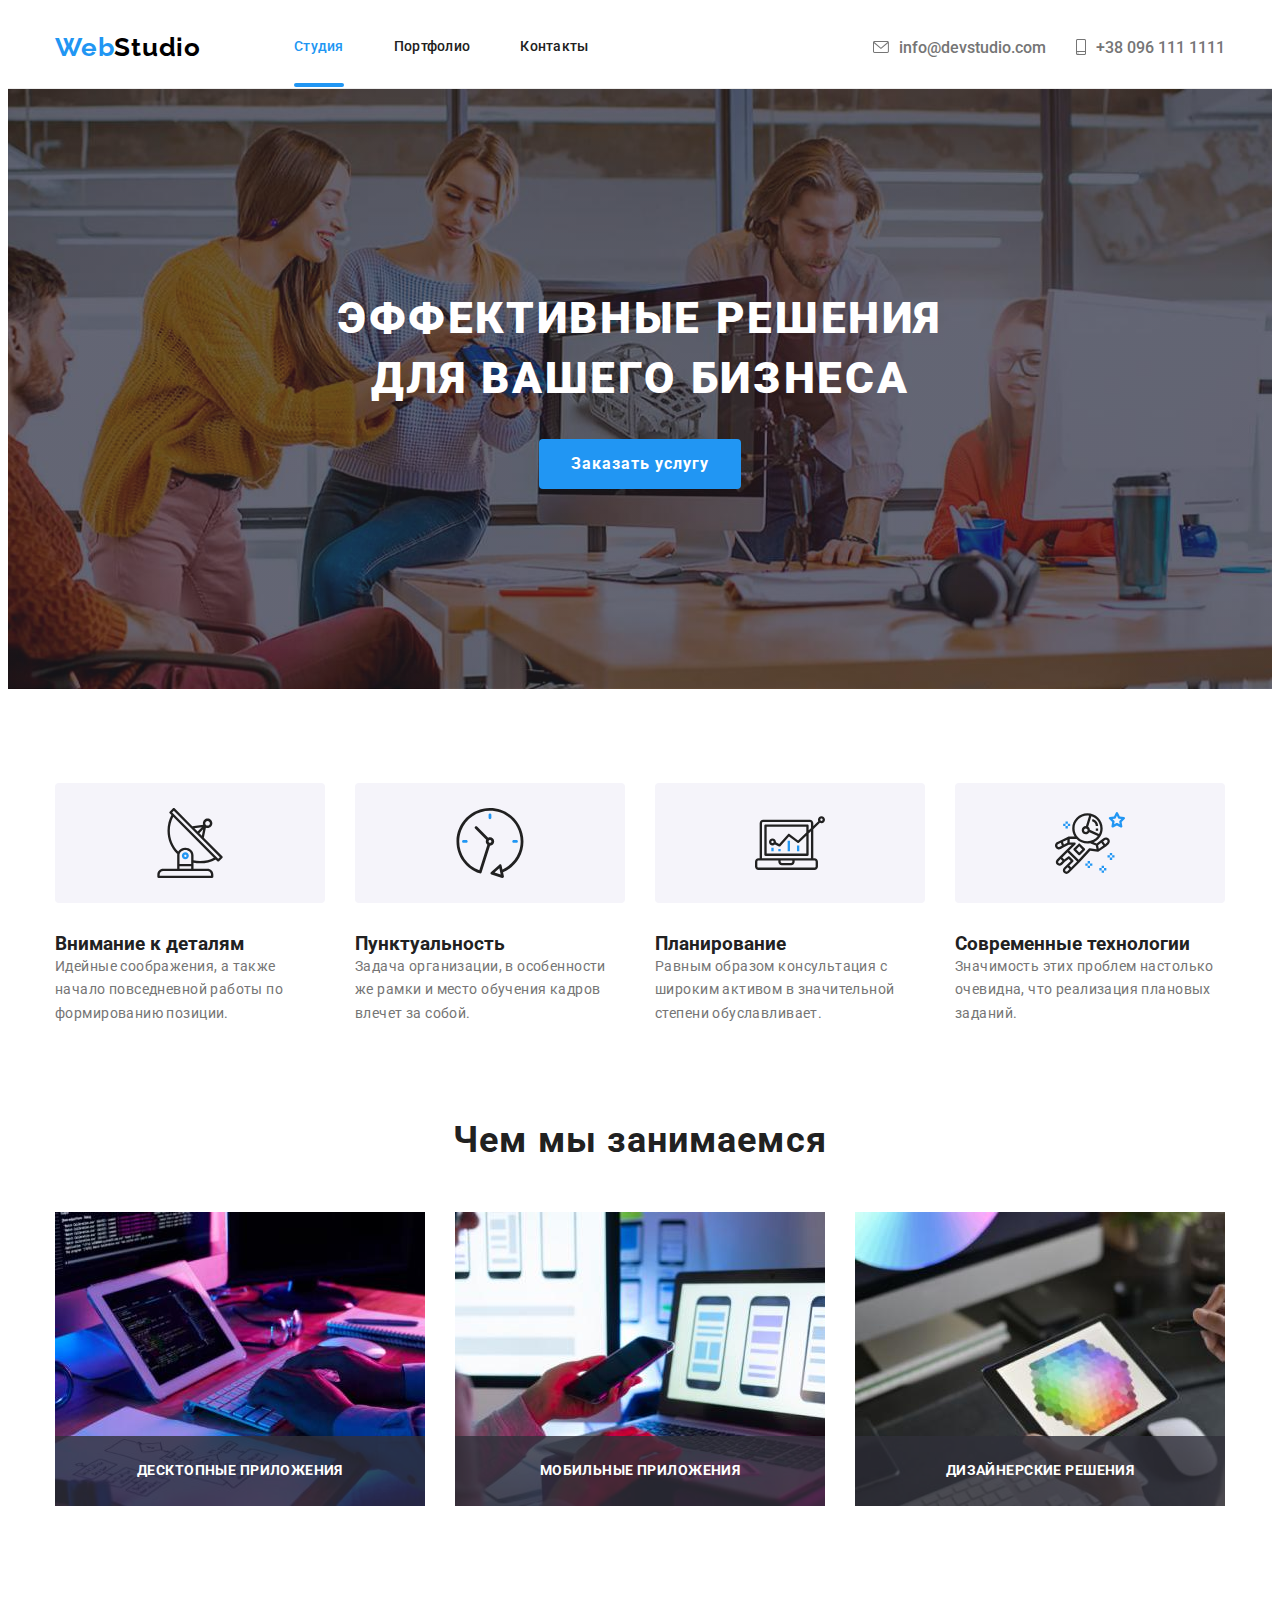
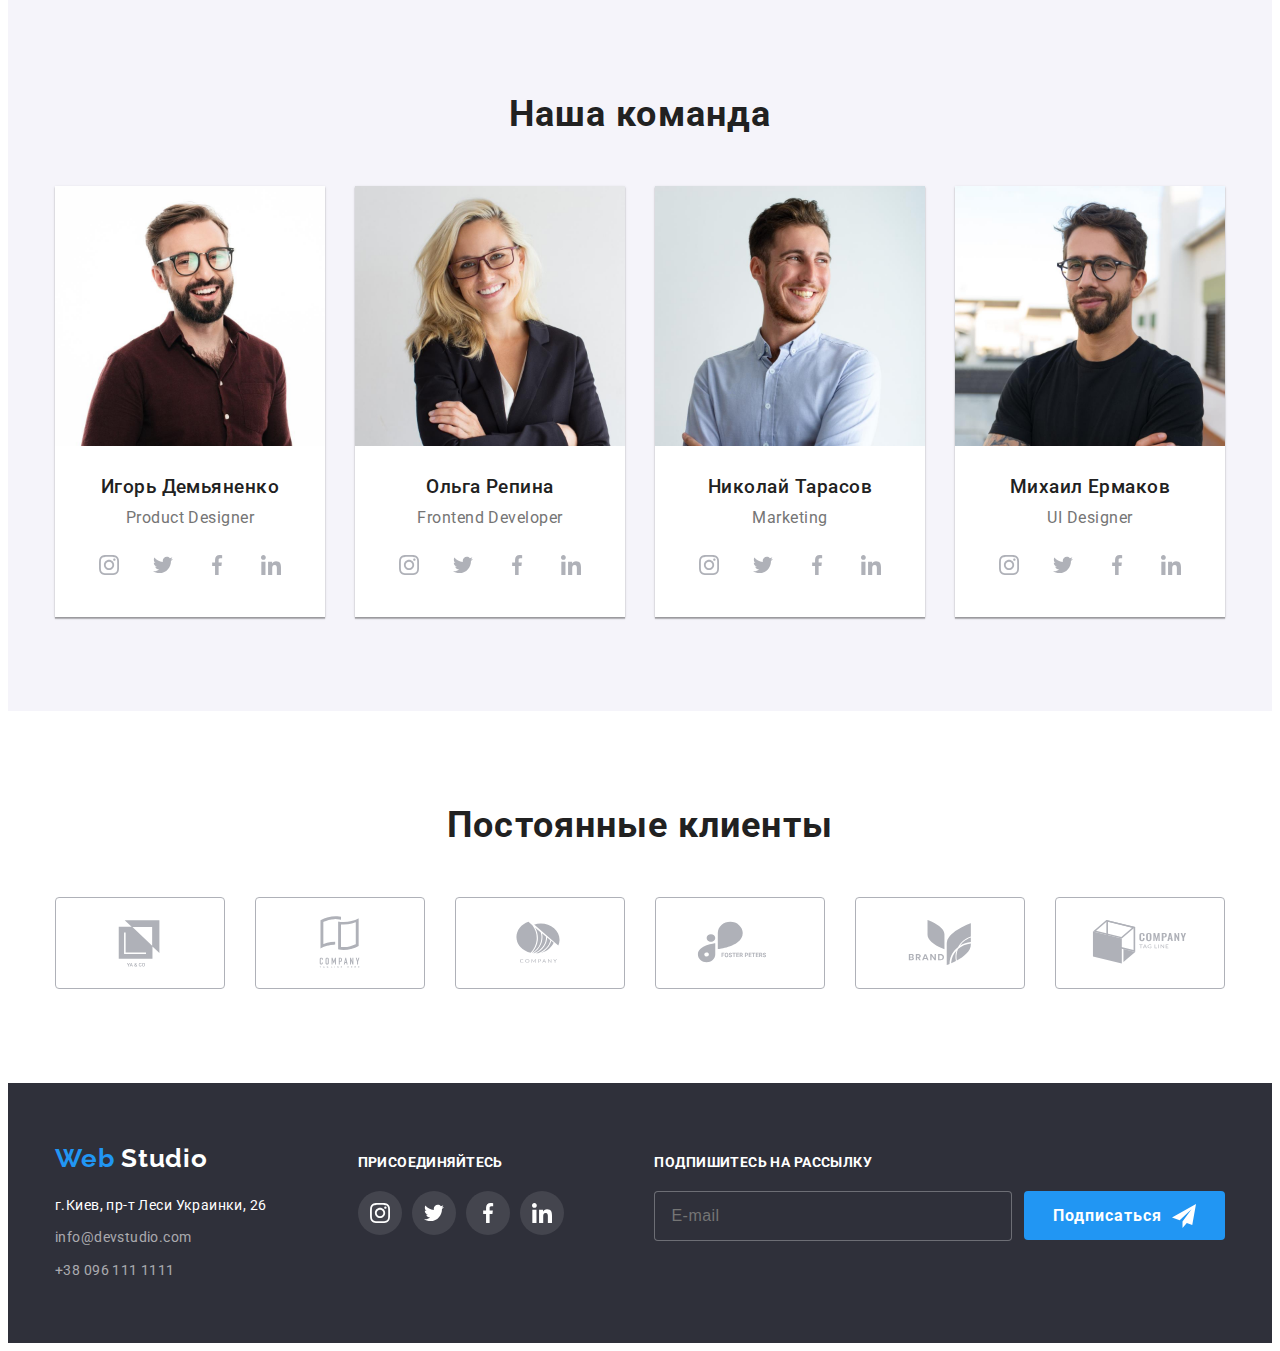
==== commit d005518b: "fix_class-css" ====
--- a/index.html
+++ b/index.html
@@ -86,12 +86,14 @@
             </section>
 
             <!-- feature -->
+
             <section class="feature">
                 <!-- feature container -->
+                
                 <div class="container">
                     <ul class="feature-list list">
                         <li class="feature-item">
-                            <div class="icon-feature">
+                            <div class="feature-icon-wrapper">
                                 <svg class="feature-icon" width="70" height="70">
                                     <use href="./images/icons.svg#icon-antenna"></use>
                                 </svg>
@@ -102,7 +104,7 @@
                             </p>
                         </li>
                         <li class="feature-item">
-                            <div class="icon-feature">
+                            <div class="feature-icon-wrapper">
                                 <svg class="feature-icon" width="70" height="70">
                                     <use href="./images/icons.svg#icon-clock"></use>
                                 </svg>
@@ -113,7 +115,7 @@
                             </p>
                         </li>
                         <li class="feature-item">
-                            <div class="icon-feature">
+                            <div class="feature-icon-wrapper">
                                 <svg class="feature-icon" width="70" height="70">
                                     <use href="./images/icons.svg#icon-diagram"></use>
                                 </svg>
@@ -124,7 +126,7 @@
                             </p>
                         </li>
                         <li class="feature-item">
-                            <div class="icon-feature">
+                            <div class="feature-icon-wrapper">
                                 <svg class="feature-icon" width="70" height="70">
                                     <use href="./images/icons.svg#icon-astronaut"></use>
                                 </svg>
@@ -392,7 +394,8 @@
             </section>
         </main>
 
-        <!-- footer -->
+        <!-- footer navigation -->
+
         <footer class="footer">
             <div class="container footer-container">
                 <div class="footer-nav">
@@ -403,7 +406,8 @@
                         </span>
                     </a>
 
-                    <!-- address -->
+                    <!-- footer address -->
+
                     <address class="footer-address">
                         <ul class="footer-address-menu list">
                             <li class="footer-address-connect">
@@ -412,12 +416,12 @@
                                 </a>
                             </li>
                             <li class="footer-address-connect">
-                                <a class="footer-address-link footer-e-mail link" href="info@devstudio.com">
+                                <a class="footer-address-link footer-address-e-mail link" href="info@devstudio.com">
                                     info@devstudio.com
                                 </a>
                             </li>
                             <li class="footer-address-connect">
-                                <a class="footer-address-link footer-tel link" href="tel:+380961111111">
+                                <a class="footer-address-link footer-address-tel link" href="tel:+380961111111">
                                     +38 096 111 1111
                                 </a>
                             </li>
@@ -425,10 +429,10 @@
                     </address>
                 </div>
 
-                <!-- social-container -->
-
-                <div class="social-container">
-                    <b class="social-title">
+                <!-- footer social navigation -->
+
+                <div class="footer-social-nav">
+                    <b class="footer-title">
                         ПРИСОЕДИНЯЙТЕСЬ
                     </b>
                     <ul class="social-nav list">
@@ -463,20 +467,20 @@
                     </ul>
                 </div>
 
-                <!-- footer-form   -->
+                <!-- footer form   -->
 
                 <div class="footer-form-container">
                     <form action="#" class="footer-form">
-                        <b class="social-title">
+                        <b class="footer-title">
                             ПОДПИШИТЕСЬ НА РАССЫЛКУ
                         </b>
 
-                        <div class="form-container">
+                        <div class="footer-form-wrapper">
                             <label class="footer-label">
                                 <input class="footer-form-input" type="email" name="user-mail" placeholder="E-mail" />
                             </label>
 
-                            <button class="footer-btn" type="submit">
+                            <button class="footer-form-btn" type="submit">
                                 Подписаться
                                 <svg class="footer-icon-send" width="24" height="24">
                                     <use href="./images/icons.svg#icon-send"></use>
--- a/css/styles.css
+++ b/css/styles.css
@@ -341,7 +341,7 @@
         width: 270px;
     }
 
-    .icon-feature {
+    .feature-icon-wrapper {
         display: flex;
         align-items: center;
         justify-content: center;
@@ -351,6 +351,8 @@
         border-radius: 4px;
         margin-bottom: 30px;
     }
+
+    .feature-icon
 
     .feature-title {
         font-style: normal;
@@ -675,7 +677,7 @@
         color: var(--second-header-color);
     }
     
-     /* --------------- footer --------------- */
+     /* --------------- footer navigation --------------- */
     
     .footer {
         background-color: var(--background-origin-color);
@@ -689,10 +691,14 @@
         justify-content: space-between;
     }
 
+    .footer-nav
+
     /* .footer-nav {
         margin-right: 70px;
     } */
 
+     /* --------------- footer address ---------------  */
+
     .footer-address {
         font-style: normal;
     }
@@ -704,8 +710,6 @@
     .footer-address-connect:not(:last-child) {
         margin-bottom: 9px;
     }
-    
-    /* --------------- footer address ---------------  */
     
     .footer-address-link {
         display: block;
@@ -723,19 +727,21 @@
         color: var(--accent-color);        
     }
     
-    .footer-e-mail, 
-    .footer-tel {
+    .footer-address-e-mail, 
+    .footer-address-tel {
         color: var(--footer-contacts-color);
     }
 
-    /* -------------- footer social-nav ---------------- */
-
-    /* .social-container {
+    /* -------------- footer social navigation ---------------- */
+
+    /* .footer-social-container {
         margin-left: 0;
         margin-right: auto;
     } */
 
-    .social-title {
+ 
+
+    .footer-title {
         font-weight: bold;
         font-size: 14px;
         line-height: 1.14;
@@ -748,32 +754,31 @@
 
     .social-nav {
         display: flex;
-    }
-
+
+    }
+
+    .social-link-dark {
+        background-color: var(--social-link-dark-color);
+    }
 
     .social-icon-white {
         fill: var(--title-color);
     }
 
-
-    .social-link-dark {
-        background-color: var(--social-link-dark-color);
-    }
-
     /* --------------- footer form --------------- */
 
     .footer-form-container {
         display: flex;
-    }
-
-    .form-container {
-        display: flex; 
-        align-items: center;
     }
 
     .footer-form {
         padding-right: 0;
         margin-right: 0;
+    }
+
+    .footer-form-wrapper {
+        display: flex; 
+        align-items: center;
     }
 
     .footer-label {
@@ -801,7 +806,7 @@
         border-color: var(--accent-color);
     }
 
-    .footer-btn {
+    .footer-form-btn {
         display: flex;
         align-items: center;
         font-weight: bold;
